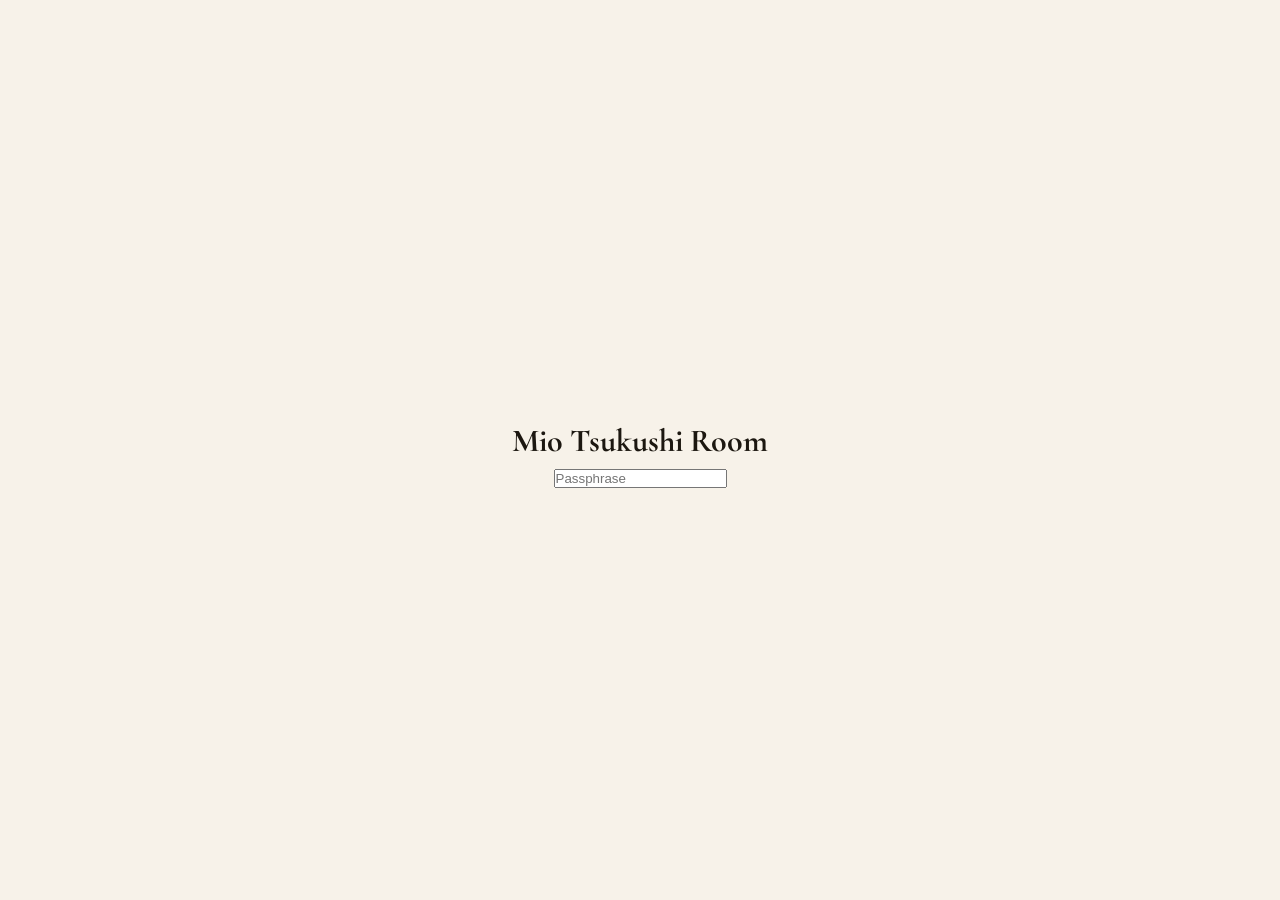
==== index.html @ 098e389e "Update index.html" ====
<!DOCTYPE html>
<html lang="ja">
<head>
    <meta charset="UTF-8">
    <title>Mio Tsukushi Room</title>
    <link href="https://fonts.googleapis.com/css2?family=Cormorant+Garamond:wght@300;400&family=Noto+Serif+JP:wght@300;400&display=swap" rel="stylesheet">
    <style>
        *, *::before, *::after { margin:0; padding:0; box-sizing:border-box; }
        body { font-family:'Noto Serif JP', serif; background:#f7f2e9; color:#1c1710; overflow-x:hidden; line-height: 1.8; }
        
        #lock-screen { position:fixed; inset:0; z-index:5000; background:#f7f2e9; display:flex; flex-direction:column; align-items:center; justify-content:center; }
        
        /* 1. 表紙：万葉集と実里さんの華 */
        #cover-page { 
            display: none; min-height: 100vh; width: 100vw; flex-direction: column; align-items: center; justify-content: center;
            background: #f7f2e9; text-align: center; padding: 40px;
        }
        /* 実里さんがアップロードしたファイル名をここに */
        .hana-top { width: 90%; max-width: 480px; margin-bottom: 30px; box-shadow: 0 10px 40px rgba(0,0,0,0.1); }
        
        .manyoshu-box { max-width: 700px; border-top: 1px solid #b89530; border-bottom: 1px solid #b89530; padding: 40px 0; margin-bottom: 40px; }
        .m-poem { font-size: 1.8rem; letter-spacing: 0.2em; margin-bottom: 25px; line-height: 2.8; }
        .m-desc { text-align: left; font-size: 0.95rem; opacity: 0.9; line-height: 2; padding-top: 20px; border-top: 1px solid rgba(184,149,48,0.2); }

        /* 2. エントランスロビー：横並びの扉 */
        #entrance-lobby { display: none; min-height: 100vh; width: 100vw; flex-direction: column; align-items: center; justify-content: center; }
        .lobby-title { font-family: 'Cormorant Garamond', serif; font-size: 3rem; margin-bottom: 60px; letter-spacing: 0.1em; }
        .doors-container { display: flex; gap: 40px; justify-content: center; align-items: flex-end; }

        /* 扉：下半分は見えない重厚な板 */
        .mio-door { 
            width: 220px; height: 400px; border: 8px solid #3d2f25; position: relative; cursor: pointer; background: #3d2f25;
            box-shadow: 0 20px 40px rgba(0,0,0,0.2);
        }
        .door-window {
            position: absolute; top: 12px; left: 12px; right: 12px; height: 50%;
            background: #111; overflow: hidden; border: 1px solid #222;
        }
        .door-window img { width: 100%; height: 100%; object-fit: cover; opacity: 0.5; transition: 0.6s; }
        .mio-door:hover .door-window img { opacity: 0.9; }

        .door-board {
            position: absolute; bottom: 0; left: 0; right: 0; height: 48%;
            background: #4a3d33; border-top: 4px solid #3d2f25;
            display: flex; align-items: center; justify-content: center;
        }
        .door-label { color: #f7f2e9; font-size: 1.1rem; letter-spacing: 0.2em; }

        /* 各部屋：元の設定を完全維持 */
        .room { display:none; padding-top:100px; min-height:100vh; width:100vw; flex-direction:column; align-items:center; position:relative; overflow-y: auto; }
        .back-btn { position:absolute; top:40px; left:40px; border:1px solid #b89530; background:none; color:#b89530; padding:8px 20px; cursor:pointer; font-family:'Cormorant Garamond'; }

        .illustration-box { width: 90%; max-width: 600px; margin: 20px auto; border-radius: 3px; box-shadow: 0 10px 40px rgba(0,0,0,0.1); }
        .illustration-box img { width: 100%; height: auto; display: block; }
        .content-text, .prose-excerpt { max-width: 700px; line-height: 2.3; text-align: center; margin-top: 25px; font-size: 1.1rem; }

        /* 将棋盤：実里さんのオリジナル */
        #shogi { background: #96a996; }
        #shogi-layout { display:flex; align-items:center; gap:40px; padding: 40px; background: rgba(255,255,255,0.25); border-radius: 15px; }
        #board { display: grid; grid-template-columns: repeat(9, 54px); grid-template-rows: repeat(9, 54px); background:#d4a95a; border:3px solid #5d4037; }
        .cell { width: 54px; height: 54px; border:0.5px solid #2a1808; display:flex; justify-content:center; align-items:center; }
        .clock { font-family:'Cormorant Garamond', serif; font-size:1.8rem; background:#1c1710; color:#b89530; padding:10px; min-width:130px; text-align: center; border:1px solid #b89530; }
        .koma { width:42px; height:48px; background:#faecd5; border:1px solid #7a5230; display:flex; justify-content:center; align-items:center; cursor:grab; font-weight:bold; font-size:1.1rem; clip-path: polygon(50% 0%, 100% 20%, 85% 100%, 15% 100%, 0% 20%); }
        .gote { transform: rotate(180deg); }
    </style>
</head>
<body>

    <div id="lock-screen">
        <h1 style="font-family:'Cormorant Garamond';">Mio Tsukushi Room</h1>
        <input type="password" id="pass-input" placeholder="Passphrase" onkeydown="if(event.key==='Enter') unlock()">
    </div>

    <div id="cover-page">
        <img src="flower_latest.jpg" class="hana-top">
        <div class="manyoshu-box">
            <p class="m-poem">みをつくし 心尽して 思へかも<br>ここにももとな 夢にし見ゆる</p>
            <div class="m-desc">
                <p><strong>【万葉集 第十二巻：3162】</strong></p>
                <p>意味：私が身を尽くし、心を尽くして、あの人のことを想っているからでしょうか。こんなにもしきりに、あの人のことが夢に見えるのは。</p>
            </div>
        </div>
        <button onclick="toLobby()" style="background:none; border:1px solid #b89530; padding:15px 45px; color:#b89530; cursor:pointer; letter-spacing:0.1em; font-family:'Cormorant Garamond';">ENTRANCE LOBBY</button>
    </div>

    <div id="entrance-lobby">
        <h1 class="lobby-title">MioRoomへようこそ</h1>
        <div class="doors-container">
            <div class="mio-door" onclick="showRoom('medical')">
                <div class="door-window"><img src="medical_hands.jpg"></div>
                <div class="door-board"><span class="door-label">医学</span></div>
            </div>
            <div class="mio-door" onclick="showRoom('private')">
                <div class="door-window"><img src="antique_library.jpg"></div>
                <div class="door-board"><span class="door-label">Private</span></div>
            </div>
            <div class="mio-door" onclick="showRoom('shogi')">
                <div class="door-window"><div style="width:100%; height:100%; background:#96a996;"></div></div>
                <div class="door-board"><span class="door-label">将棋</span></div>
            </div>
        </div>
    </div>

    <div id="medical" class="room">
        <button class="back-btn" onclick="toLobby()">← BACK</button>
        <h1 style="font-family:'Cormorant Garamond'; font-size:3rem;">Medical Room</h1>
        <div class="illustration-box"><img src="medical_hands.jpg"></div>
        <div class="content-text"><p>一筋の光が照らす術野に、昨日までの迷いは消える。<br>指先に宿る記憶と意志だけが、この静かな聖域を満たしている。</p></div>
    </div>

    <div id="private" class="room">
        <button class="back-btn" onclick="toLobby()">← BACK</button>
        <h1 style="font-family:'Cormorant Garamond'; font-size:3rem;">Private Room</h1>
        <div class="illustration-box"><img src="antique_library.jpg"></div>
        <div class="prose-excerpt"><p>「その昔、コンブレーでは、マドレーヌを紅茶に浸すと、その一口ごとに、私が幼い頃に経験した過去の出来事すべてが、私を包み込む記憶の泡として立ち上ってきたのだった。」<br><br>— マルセル・プルースト 『失われた時を求めて』</p></div>
    </div>

    <div id="shogi" class="room">
        <button class="back-btn" onclick="toLobby()">← BACK</button>
        <div id="shogi-layout">
            <div style="text-align:center;"><div class="komadai" id="kd-g"></div><div id="clock-gote" class="clock">10:00</div></div>
            <div id="board"></div>
            <div style="text-align:center;"><div id="clock-sente" class="clock">10:00</div><div class="komadai" id="kd-s"></div></div>
        </div>
    </div>

<script>
    let times = {sente:600, gote:600}, active = null;
    function unlock() { if(document.getElementById('pass-input').value==='enjoi'){document.getElementById('lock-screen').style.display='none';document.getElementById('cover-page').style.display='flex';setInterval(tick,1000);} }
    function toLobby() { document.querySelectorAll('.room, #cover-page').forEach(r=>r.style.display='none'); document.getElementById('entrance-lobby').style.display='flex'; }
    function showRoom(id) { document.getElementById('entrance-lobby').style.display='none'; document.getElementById(id).style.display='flex'; if(id==='shogi')init(); }
    
    function tick() { if(active) { times[active]--; ['sente','gote'].forEach(s=>{ const el=document.getElementById(`clock-${s}`); if(el) el.textContent=`${Math.floor(times[s]/60)}:${(times[s]%60).toString().padStart(2,'0')}`; }); } }
    function init() {
        const b=document.getElementById('board'); if(b.children.length>0)return;
        const L={'0-0':'香','1-0':'桂','2-0':'銀','3-0':'金','4-0':'玉','5-0':'金','6-0':'銀','7-0':'桂','8-0':'香','1-1':'飛','7-1':'角','0-8':'香','1-8':'桂','2-8':'銀','3-8':'金','4-8':'王','5-8':'金','6-8':'銀','7-8':'桂','8-8':'香','1-7':'角','7-7':'飛'};
        for(let i=0;i<81;i++){
            const x=i%9,y=Math.floor(i/9),c=document.createElement('div'); c.className='cell';
            const k=L[`${x}-${y}`]||(y===2||y===6?'歩':null);
            if(k){ const p=document.createElement('div'); p.id='p'+i; p.className='koma'+(y<3?' gote':''); p.textContent=k; p.draggable=true; p.dataset.s=y<3?'gote':'sente'; p.addEventListener('dragstart',e=>e.dataTransfer.setData('text',e.target.id)); c.appendChild(p); }
            c.addEventListener('dragover',e=>e.preventDefault());
            c.addEventListener('drop',function(e){ const p=document.getElementById(e.dataTransfer.getData('text')); if(p){this.appendChild(p); active=p.dataset.s==='gote'?'sente':'gote';} });
            b.appendChild(c);
        }
    }
</script>
</body>
</html>
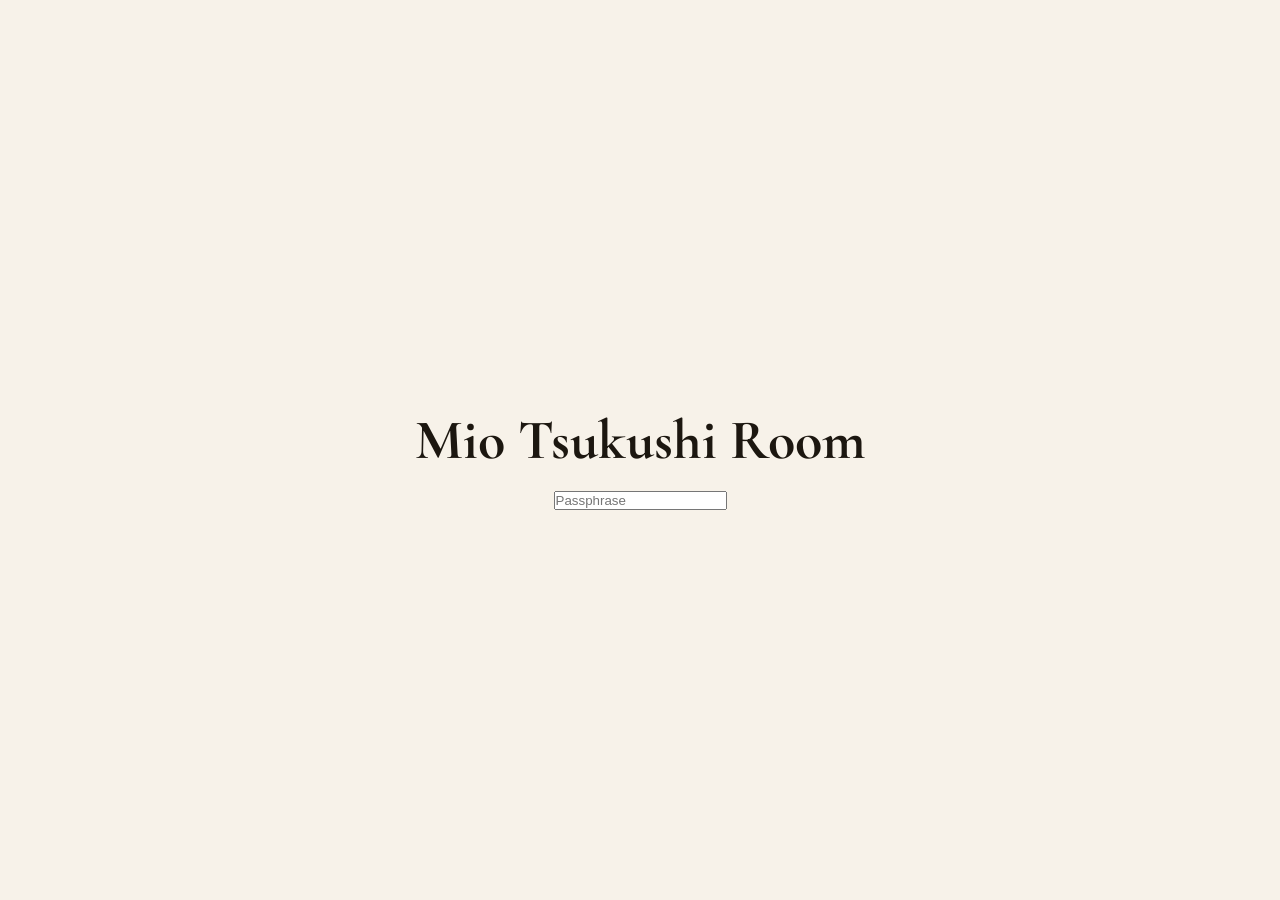
==== commit 3439ac80: "Update index.html" ====
--- a/index.html
+++ b/index.html
@@ -8,35 +8,34 @@
         *, *::before, *::after { margin:0; padding:0; box-sizing:border-box; }
         body { font-family:'Noto Serif JP', serif; background:#f7f2e9; color:#1c1710; overflow-x:hidden; line-height: 1.8; }
         
+        /* 1. ロック画面 */
         #lock-screen { position:fixed; inset:0; z-index:5000; background:#f7f2e9; display:flex; flex-direction:column; align-items:center; justify-content:center; }
         
-        /* 1. 表紙：万葉集と実里さんの華 */
+        /* 2. 表紙：万葉集と【実里さんの華】 */
         #cover-page { 
             display: none; min-height: 100vh; width: 100vw; flex-direction: column; align-items: center; justify-content: center;
             background: #f7f2e9; text-align: center; padding: 40px;
         }
-        /* 実里さんがアップロードしたファイル名をここに */
-        .hana-top { width: 90%; max-width: 480px; margin-bottom: 30px; box-shadow: 0 10px 40px rgba(0,0,0,0.1); }
-        
-        .manyoshu-box { max-width: 700px; border-top: 1px solid #b89530; border-bottom: 1px solid #b89530; padding: 40px 0; margin-bottom: 40px; }
-        .m-poem { font-size: 1.8rem; letter-spacing: 0.2em; margin-bottom: 25px; line-height: 2.8; }
-        .m-desc { text-align: left; font-size: 0.95rem; opacity: 0.9; line-height: 2; padding-top: 20px; border-top: 1px solid rgba(184,149,48,0.2); }
+        .hana-image { width: 90%; max-width: 500px; margin-bottom: 30px; box-shadow: 0 10px 40px rgba(0,0,0,0.1); }
+        .manyoshu-box { max-width: 700px; border-top: 1px solid #b89530; border-bottom: 1px solid #b89530; padding: 40px 0; margin-bottom: 30px; }
+        .m-poem { font-size: 1.8rem; letter-spacing: 0.25em; margin-bottom: 20px; line-height: 2.5; }
+        .m-desc { text-align: left; font-size: 0.95rem; opacity: 0.9; padding-top: 20px; border-top: 1px solid rgba(184,149,48,0.3); }
 
-        /* 2. エントランスロビー：横並びの扉 */
+        /* 3. EntranceLobby：横並びの扉 */
         #entrance-lobby { display: none; min-height: 100vh; width: 100vw; flex-direction: column; align-items: center; justify-content: center; }
-        .lobby-title { font-family: 'Cormorant Garamond', serif; font-size: 3rem; margin-bottom: 60px; letter-spacing: 0.1em; }
+        .lobby-title { font-family: 'Cormorant Garamond', serif; font-size: 3rem; margin-bottom: 50px; }
         .doors-container { display: flex; gap: 40px; justify-content: center; align-items: flex-end; }
 
-        /* 扉：下半分は見えない重厚な板 */
+        /* 扉の造形：下半分は見えない重厚な板 */
         .mio-door { 
-            width: 220px; height: 400px; border: 8px solid #3d2f25; position: relative; cursor: pointer; background: #3d2f25;
-            box-shadow: 0 20px 40px rgba(0,0,0,0.2);
+            width: 220px; height: 380px; border: 8px solid #3d2f25; position: relative; cursor: pointer; background: #3d2f25;
+            box-shadow: 0 15px 35px rgba(0,0,0,0.2); transition: 0.3s;
         }
         .door-window {
-            position: absolute; top: 12px; left: 12px; right: 12px; height: 50%;
+            position: absolute; top: 10px; left: 10px; right: 10px; height: 50%;
             background: #111; overflow: hidden; border: 1px solid #222;
         }
-        .door-window img { width: 100%; height: 100%; object-fit: cover; opacity: 0.5; transition: 0.6s; }
+        .door-window img { width: 100%; height: 100%; object-fit: cover; opacity: 0.5; transition: 0.5s; }
         .mio-door:hover .door-window img { opacity: 0.9; }
 
         .door-board {
@@ -46,13 +45,14 @@
         }
         .door-label { color: #f7f2e9; font-size: 1.1rem; letter-spacing: 0.2em; }
 
-        /* 各部屋：元の設定を完全維持 */
+        /* 各部屋 */
         .room { display:none; padding-top:100px; min-height:100vh; width:100vw; flex-direction:column; align-items:center; position:relative; overflow-y: auto; }
-        .back-btn { position:absolute; top:40px; left:40px; border:1px solid #b89530; background:none; color:#b89530; padding:8px 20px; cursor:pointer; font-family:'Cormorant Garamond'; }
-
-        .illustration-box { width: 90%; max-width: 600px; margin: 20px auto; border-radius: 3px; box-shadow: 0 10px 40px rgba(0,0,0,0.1); }
+        .btn-back { position:absolute; top:30px; left:30px; border:1px solid #b89530; background:none; color:#b89530; padding:8px 20px; cursor:pointer; }
+        
+        /* 写真と文章のスタイル（元の比率を維持） */
+        .illustration-box { width: 90%; max-width: 600px; margin: 20px auto; box-shadow: 0 10px 40px rgba(0,0,0,0.1); }
         .illustration-box img { width: 100%; height: auto; display: block; }
-        .content-text, .prose-excerpt { max-width: 700px; line-height: 2.3; text-align: center; margin-top: 25px; font-size: 1.1rem; }
+        .content-text { max-width: 700px; line-height: 2.2; text-align: center; margin-top: 20px; font-size: 1.1rem; }
 
         /* 将棋盤：実里さんのオリジナル */
         #shogi { background: #96a996; }
@@ -60,19 +60,18 @@
         #board { display: grid; grid-template-columns: repeat(9, 54px); grid-template-rows: repeat(9, 54px); background:#d4a95a; border:3px solid #5d4037; }
         .cell { width: 54px; height: 54px; border:0.5px solid #2a1808; display:flex; justify-content:center; align-items:center; }
         .clock { font-family:'Cormorant Garamond', serif; font-size:1.8rem; background:#1c1710; color:#b89530; padding:10px; min-width:130px; text-align: center; border:1px solid #b89530; }
-        .koma { width:42px; height:48px; background:#faecd5; border:1px solid #7a5230; display:flex; justify-content:center; align-items:center; cursor:grab; font-weight:bold; font-size:1.1rem; clip-path: polygon(50% 0%, 100% 20%, 85% 100%, 15% 100%, 0% 20%); }
-        .gote { transform: rotate(180deg); }
+        .koma { width:42px; height:48px; background:#faecd5; border:1px solid #7a5230; display:flex; justify-content:center; align-items:center; font-weight:bold; clip-path: polygon(50% 0%, 100% 20%, 85% 100%, 15% 100%, 0% 20%); }
     </style>
 </head>
 <body>
 
     <div id="lock-screen">
-        <h1 style="font-family:'Cormorant Garamond';">Mio Tsukushi Room</h1>
+        <h1 style="font-family:'Cormorant Garamond'; font-size:3.5rem;">Mio Tsukushi Room</h1>
         <input type="password" id="pass-input" placeholder="Passphrase" onkeydown="if(event.key==='Enter') unlock()">
     </div>
 
     <div id="cover-page">
-        <img src="flower_latest.jpg" class="hana-top">
+        <img src="hana_latest.jpg" class="hana-image">
         <div class="manyoshu-box">
             <p class="m-poem">みをつくし 心尽して 思へかも<br>ここにももとな 夢にし見ゆる</p>
             <div class="m-desc">
@@ -80,7 +79,7 @@
                 <p>意味：私が身を尽くし、心を尽くして、あの人のことを想っているからでしょうか。こんなにもしきりに、あの人のことが夢に見えるのは。</p>
             </div>
         </div>
-        <button onclick="toLobby()" style="background:none; border:1px solid #b89530; padding:15px 45px; color:#b89530; cursor:pointer; letter-spacing:0.1em; font-family:'Cormorant Garamond';">ENTRANCE LOBBY</button>
+        <button onclick="toLobby()" style="background:none; border:1px solid #b89530; padding:12px 30px; color:#b89530; cursor:pointer; letter-spacing:0.1em;">ENTER LOBBY</button>
     </div>
 
     <div id="entrance-lobby">
@@ -102,25 +101,23 @@
     </div>
 
     <div id="medical" class="room">
-        <button class="back-btn" onclick="toLobby()">← BACK</button>
+        <button class="btn-back" onclick="toLobby()">← BACK</button>
         <h1 style="font-family:'Cormorant Garamond'; font-size:3rem;">Medical Room</h1>
         <div class="illustration-box"><img src="medical_hands.jpg"></div>
-        <div class="content-text"><p>一筋の光が照らす術野に、昨日までの迷いは消える。<br>指先に宿る記憶と意志だけが、この静かな聖域を満たしている。</p></div>
+        <div class="content-text"><p>一筋の光が照らす術野に、昨日までの迷いは消える。</p></div>
     </div>
 
     <div id="private" class="room">
-        <button class="back-btn" onclick="toLobby()">← BACK</button>
+        <button class="btn-back" onclick="toLobby()">← BACK</button>
         <h1 style="font-family:'Cormorant Garamond'; font-size:3rem;">Private Room</h1>
         <div class="illustration-box"><img src="antique_library.jpg"></div>
-        <div class="prose-excerpt"><p>「その昔、コンブレーでは、マドレーヌを紅茶に浸すと、その一口ごとに、私が幼い頃に経験した過去の出来事すべてが、私を包み込む記憶の泡として立ち上ってきたのだった。」<br><br>— マルセル・プルースト 『失われた時を求めて』</p></div>
+        <div class="content-text"><p>「その昔、コンブレーでは……」</p></div>
     </div>
 
     <div id="shogi" class="room">
-        <button class="back-btn" onclick="toLobby()">← BACK</button>
+        <button class="btn-back" onclick="toLobby()">← BACK</button>
         <div id="shogi-layout">
-            <div style="text-align:center;"><div class="komadai" id="kd-g"></div><div id="clock-gote" class="clock">10:00</div></div>
             <div id="board"></div>
-            <div style="text-align:center;"><div id="clock-sente" class="clock">10:00</div><div class="komadai" id="kd-s"></div></div>
         </div>
     </div>
 
@@ -129,7 +126,6 @@
     function unlock() { if(document.getElementById('pass-input').value==='enjoi'){document.getElementById('lock-screen').style.display='none';document.getElementById('cover-page').style.display='flex';setInterval(tick,1000);} }
     function toLobby() { document.querySelectorAll('.room, #cover-page').forEach(r=>r.style.display='none'); document.getElementById('entrance-lobby').style.display='flex'; }
     function showRoom(id) { document.getElementById('entrance-lobby').style.display='none'; document.getElementById(id).style.display='flex'; if(id==='shogi')init(); }
-    
     function tick() { if(active) { times[active]--; ['sente','gote'].forEach(s=>{ const el=document.getElementById(`clock-${s}`); if(el) el.textContent=`${Math.floor(times[s]/60)}:${(times[s]%60).toString().padStart(2,'0')}`; }); } }
     function init() {
         const b=document.getElementById('board'); if(b.children.length>0)return;
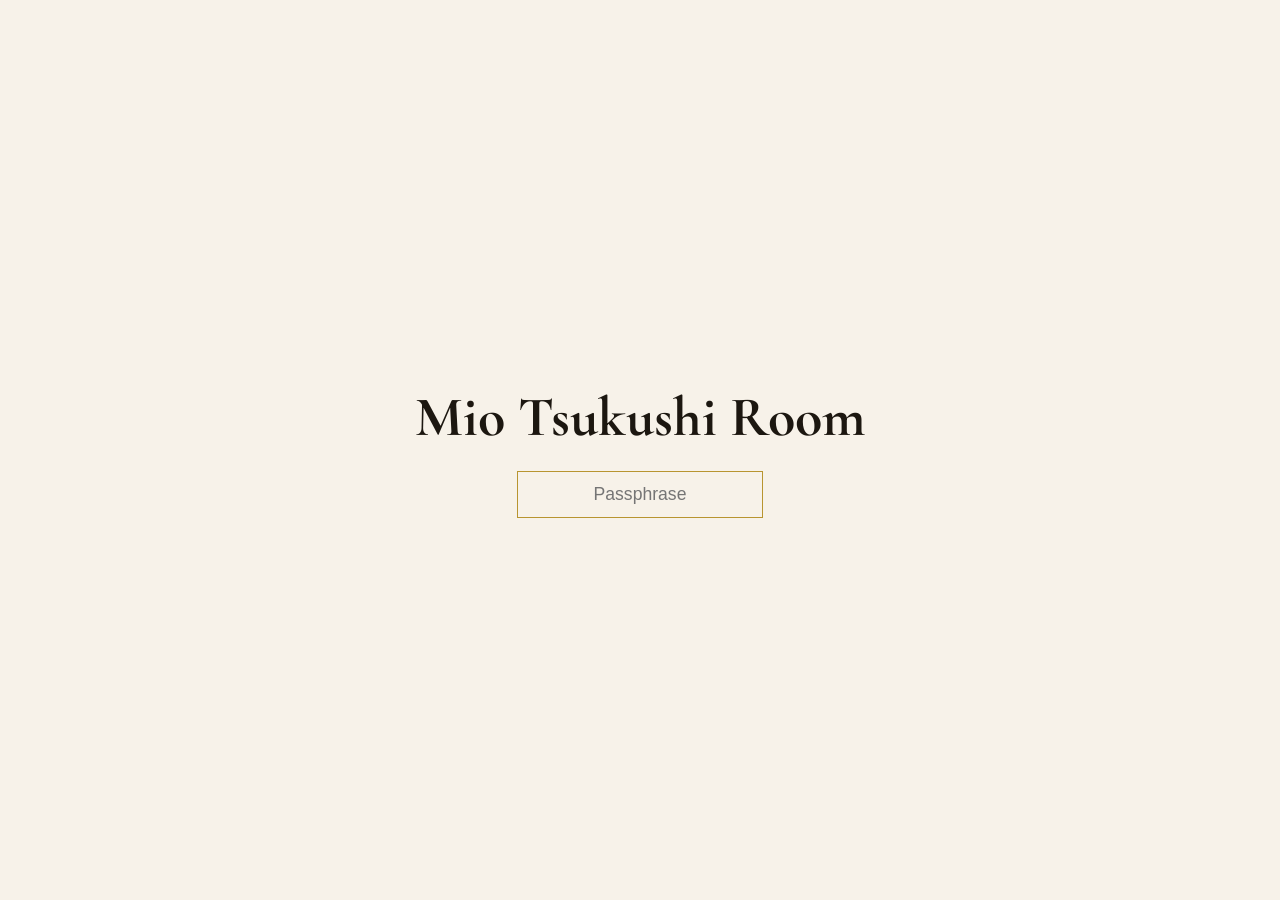
==== commit 54635d3f: "Update index.html" ====
--- a/index.html
+++ b/index.html
@@ -6,60 +6,52 @@
     <link href="https://fonts.googleapis.com/css2?family=Cormorant+Garamond:wght@300;400&family=Noto+Serif+JP:wght@300;400&display=swap" rel="stylesheet">
     <style>
         *, *::before, *::after { margin:0; padding:0; box-sizing:border-box; }
-        body { font-family:'Noto Serif JP', serif; background:#f7f2e9; color:#1c1710; overflow-x:hidden; line-height: 1.8; }
-        
+        body { font-family:'Noto Serif JP', serif; background:#f7f2e9; color:#1c1710; overflow-x:hidden; }
+
         /* 1. ロック画面 */
         #lock-screen { position:fixed; inset:0; z-index:5000; background:#f7f2e9; display:flex; flex-direction:column; align-items:center; justify-content:center; }
-        
+        #pass-input { padding:12px; text-align:center; font-size:1.1rem; border:1px solid #b89530; background:transparent; outline:none; margin-top:20px; }
+
         /* 2. 表紙：万葉集と【実里さんの華】 */
-        #cover-page { 
-            display: none; min-height: 100vh; width: 100vw; flex-direction: column; align-items: center; justify-content: center;
-            background: #f7f2e9; text-align: center; padding: 40px;
-        }
-        .hana-image { width: 90%; max-width: 500px; margin-bottom: 30px; box-shadow: 0 10px 40px rgba(0,0,0,0.1); }
+        #cover-page { display:none; min-height:100vh; width:100vw; flex-direction:column; align-items:center; justify-content:center; padding:40px; text-align:center; }
+        .hana-top { width: 90%; max-width: 480px; height: auto; margin-bottom: 30px; box-shadow: 0 10px 40px rgba(0,0,0,0.1); }
         .manyoshu-box { max-width: 700px; border-top: 1px solid #b89530; border-bottom: 1px solid #b89530; padding: 40px 0; margin-bottom: 30px; }
-        .m-poem { font-size: 1.8rem; letter-spacing: 0.25em; margin-bottom: 20px; line-height: 2.5; }
-        .m-desc { text-align: left; font-size: 0.95rem; opacity: 0.9; padding-top: 20px; border-top: 1px solid rgba(184,149,48,0.3); }
+        .m-poem { font-size: 1.8rem; letter-spacing: 0.25em; margin-bottom: 25px; line-height: 2.8; }
+        .m-desc { text-align: left; font-size: 0.95rem; opacity: 0.9; padding-top: 20px; border-top: 1px solid rgba(184,149,48,0.2); line-height: 2; }
 
-        /* 3. EntranceLobby：横並びの扉 */
-        #entrance-lobby { display: none; min-height: 100vh; width: 100vw; flex-direction: column; align-items: center; justify-content: center; }
-        .lobby-title { font-family: 'Cormorant Garamond', serif; font-size: 3rem; margin-bottom: 50px; }
-        .doors-container { display: flex; gap: 40px; justify-content: center; align-items: flex-end; }
+        /* 3. ロビー：【横並び】の扉 */
+        #entrance-lobby { display:none; min-height:100vh; width:100vw; flex-direction:column; align-items:center; justify-content:center; }
+        .doors-container { display:flex; gap:40px; justify-content:center; align-items:flex-end; padding:20px; }
 
         /* 扉の造形：下半分は見えない重厚な板 */
         .mio-door { 
-            width: 220px; height: 380px; border: 8px solid #3d2f25; position: relative; cursor: pointer; background: #3d2f25;
-            box-shadow: 0 15px 35px rgba(0,0,0,0.2); transition: 0.3s;
+            width: 220px; height: 400px; border: 8px solid #3d2f25; position: relative; cursor: pointer; background: #3d2f25;
+            box-shadow: 0 20px 40px rgba(0,0,0,0.2);
         }
         .door-window {
-            position: absolute; top: 10px; left: 10px; right: 10px; height: 50%;
+            position: absolute; top: 12px; left: 12px; right: 12px; height: 50%;
             background: #111; overflow: hidden; border: 1px solid #222;
         }
-        .door-window img { width: 100%; height: 100%; object-fit: cover; opacity: 0.5; transition: 0.5s; }
+        .door-window img { width: 100%; height: 100%; object-fit: cover; opacity: 0.5; }
         .mio-door:hover .door-window img { opacity: 0.9; }
 
-        .door-board {
+        .door-panel {
             position: absolute; bottom: 0; left: 0; right: 0; height: 48%;
             background: #4a3d33; border-top: 4px solid #3d2f25;
             display: flex; align-items: center; justify-content: center;
         }
-        .door-label { color: #f7f2e9; font-size: 1.1rem; letter-spacing: 0.2em; }
+        .door-label { color: #f7f2e9; font-size: 1.1rem; letter-spacing: 0.2em; font-weight: 300; }
 
         /* 各部屋 */
         .room { display:none; padding-top:100px; min-height:100vh; width:100vw; flex-direction:column; align-items:center; position:relative; overflow-y: auto; }
-        .btn-back { position:absolute; top:30px; left:30px; border:1px solid #b89530; background:none; color:#b89530; padding:8px 20px; cursor:pointer; }
-        
-        /* 写真と文章のスタイル（元の比率を維持） */
-        .illustration-box { width: 90%; max-width: 600px; margin: 20px auto; box-shadow: 0 10px 40px rgba(0,0,0,0.1); }
-        .illustration-box img { width: 100%; height: auto; display: block; }
-        .content-text { max-width: 700px; line-height: 2.2; text-align: center; margin-top: 20px; font-size: 1.1rem; }
+        .back-btn { position:absolute; top:40px; left:40px; border:1px solid #b89530; background:none; color:#b89530; padding:8px 20px; cursor:pointer; }
+        .ill-box { width:90%; max-width:600px; margin:20px 0; box-shadow:0 10px 40px rgba(0,0,0,0.1); }
+        .ill-box img { width:100%; height:auto; }
+        .shogi-bg { background: #96a996; }
 
-        /* 将棋盤：実里さんのオリジナル */
-        #shogi { background: #96a996; }
-        #shogi-layout { display:flex; align-items:center; gap:40px; padding: 40px; background: rgba(255,255,255,0.25); border-radius: 15px; }
+        /* 将棋盤 */
         #board { display: grid; grid-template-columns: repeat(9, 54px); grid-template-rows: repeat(9, 54px); background:#d4a95a; border:3px solid #5d4037; }
         .cell { width: 54px; height: 54px; border:0.5px solid #2a1808; display:flex; justify-content:center; align-items:center; }
-        .clock { font-family:'Cormorant Garamond', serif; font-size:1.8rem; background:#1c1710; color:#b89530; padding:10px; min-width:130px; text-align: center; border:1px solid #b89530; }
         .koma { width:42px; height:48px; background:#faecd5; border:1px solid #7a5230; display:flex; justify-content:center; align-items:center; font-weight:bold; clip-path: polygon(50% 0%, 100% 20%, 85% 100%, 15% 100%, 0% 20%); }
     </style>
 </head>
@@ -71,71 +63,62 @@
     </div>
 
     <div id="cover-page">
-        <img src="hana_latest.jpg" class="hana-image">
+        <img src="flower.jpg" class="hana-top">
         <div class="manyoshu-box">
             <p class="m-poem">みをつくし 心尽して 思へかも<br>ここにももとな 夢にし見ゆる</p>
             <div class="m-desc">
-                <p><strong>【万葉集 第十二巻：3162】</strong></p>
                 <p>意味：私が身を尽くし、心を尽くして、あの人のことを想っているからでしょうか。こんなにもしきりに、あの人のことが夢に見えるのは。</p>
             </div>
         </div>
-        <button onclick="toLobby()" style="background:none; border:1px solid #b89530; padding:12px 30px; color:#b89530; cursor:pointer; letter-spacing:0.1em;">ENTER LOBBY</button>
+        <button onclick="toLobby()" style="background:none; border:1px solid #b89530; padding:15px 40px; color:#b89530; cursor:pointer; letter-spacing:0.2em;">ENTER LOBBY</button>
     </div>
 
     <div id="entrance-lobby">
-        <h1 class="lobby-title">MioRoomへようこそ</h1>
+        <h1 style="font-family:'Cormorant Garamond'; font-size:2.5rem; margin-bottom:50px;">MioRoomへようこそ</h1>
         <div class="doors-container">
             <div class="mio-door" onclick="showRoom('medical')">
                 <div class="door-window"><img src="medical_hands.jpg"></div>
-                <div class="door-board"><span class="door-label">医学</span></div>
+                <div class="door-panel"><span class="door-label">医学</span></div>
             </div>
             <div class="mio-door" onclick="showRoom('private')">
                 <div class="door-window"><img src="antique_library.jpg"></div>
-                <div class="door-board"><span class="door-label">Private</span></div>
+                <div class="door-panel"><span class="door-label">Private</span></div>
             </div>
             <div class="mio-door" onclick="showRoom('shogi')">
                 <div class="door-window"><div style="width:100%; height:100%; background:#96a996;"></div></div>
-                <div class="door-board"><span class="door-label">将棋</span></div>
+                <div class="door-panel"><span class="door-label">将棋</span></div>
             </div>
         </div>
     </div>
 
     <div id="medical" class="room">
-        <button class="btn-back" onclick="toLobby()">← BACK</button>
-        <h1 style="font-family:'Cormorant Garamond'; font-size:3rem;">Medical Room</h1>
-        <div class="illustration-box"><img src="medical_hands.jpg"></div>
-        <div class="content-text"><p>一筋の光が照らす術野に、昨日までの迷いは消える。</p></div>
+        <button class="back-btn" onclick="toLobby()">← BACK</button>
+        <div class="ill-box"><img src="medical_hands.jpg"></div>
+        <p style="text-align:center; padding:20px;">一筋の光が照らす術野に、昨日までの迷いは消える。</p>
     </div>
 
     <div id="private" class="room">
-        <button class="btn-back" onclick="toLobby()">← BACK</button>
-        <h1 style="font-family:'Cormorant Garamond'; font-size:3rem;">Private Room</h1>
-        <div class="illustration-box"><img src="antique_library.jpg"></div>
-        <div class="content-text"><p>「その昔、コンブレーでは……」</p></div>
+        <button class="back-btn" onclick="toLobby()">← BACK</button>
+        <div class="ill-box"><img src="antique_library.jpg"></div>
+        <p style="text-align:center; padding:20px;">「その昔、コンブレーでは……」</p>
     </div>
 
-    <div id="shogi" class="room">
-        <button class="btn-back" onclick="toLobby()">← BACK</button>
-        <div id="shogi-layout">
-            <div id="board"></div>
-        </div>
+    <div id="shogi" class="room shogi-bg">
+        <button class="back-btn" onclick="toLobby()">← BACK</button>
+        <div id="board" style="margin-top:50px;"></div>
     </div>
 
 <script>
-    let times = {sente:600, gote:600}, active = null;
-    function unlock() { if(document.getElementById('pass-input').value==='enjoi'){document.getElementById('lock-screen').style.display='none';document.getElementById('cover-page').style.display='flex';setInterval(tick,1000);} }
+    function unlock() { if(document.getElementById('pass-input').value==='enjoi'){document.getElementById('lock-screen').style.display='none';document.getElementById('cover-page').style.display='flex';} }
     function toLobby() { document.querySelectorAll('.room, #cover-page').forEach(r=>r.style.display='none'); document.getElementById('entrance-lobby').style.display='flex'; }
     function showRoom(id) { document.getElementById('entrance-lobby').style.display='none'; document.getElementById(id).style.display='flex'; if(id==='shogi')init(); }
-    function tick() { if(active) { times[active]--; ['sente','gote'].forEach(s=>{ const el=document.getElementById(`clock-${s}`); if(el) el.textContent=`${Math.floor(times[s]/60)}:${(times[s]%60).toString().padStart(2,'0')}`; }); } }
     function init() {
         const b=document.getElementById('board'); if(b.children.length>0)return;
-        const L={'0-0':'香','1-0':'桂','2-0':'銀','3-0':'金','4-0':'玉','5-0':'金','6-0':'銀','7-0':'桂','8-0':'香','1-1':'飛','7-1':'角','0-8':'香','1-8':'桂','2-8':'銀','3-8':'金','4-8':'王','5-8':'金','6-8':'銀','7-8':'桂','8-8':'香','1-7':'角','7-7':'飛'};
+        const L={'0-0':'香','4-0':'玉','8-0':'香','4-8':'王'}; // 簡易初期配置
         for(let i=0;i<81;i++){
             const x=i%9,y=Math.floor(i/9),c=document.createElement('div'); c.className='cell';
-            const k=L[`${x}-${y}`]||(y===2||y===6?'歩':null);
-            if(k){ const p=document.createElement('div'); p.id='p'+i; p.className='koma'+(y<3?' gote':''); p.textContent=k; p.draggable=true; p.dataset.s=y<3?'gote':'sente'; p.addEventListener('dragstart',e=>e.dataTransfer.setData('text',e.target.id)); c.appendChild(p); }
-            c.addEventListener('dragover',e=>e.preventDefault());
-            c.addEventListener('drop',function(e){ const p=document.getElementById(e.dataTransfer.getData('text')); if(p){this.appendChild(p); active=p.dataset.s==='gote'?'sente':'gote';} });
+            const k=L[`${x}-${y}`];
+            if(k){ const p=document.createElement('div'); p.className='koma'; p.textContent=k; c.appendChild(p); }
             b.appendChild(c);
         }
     }
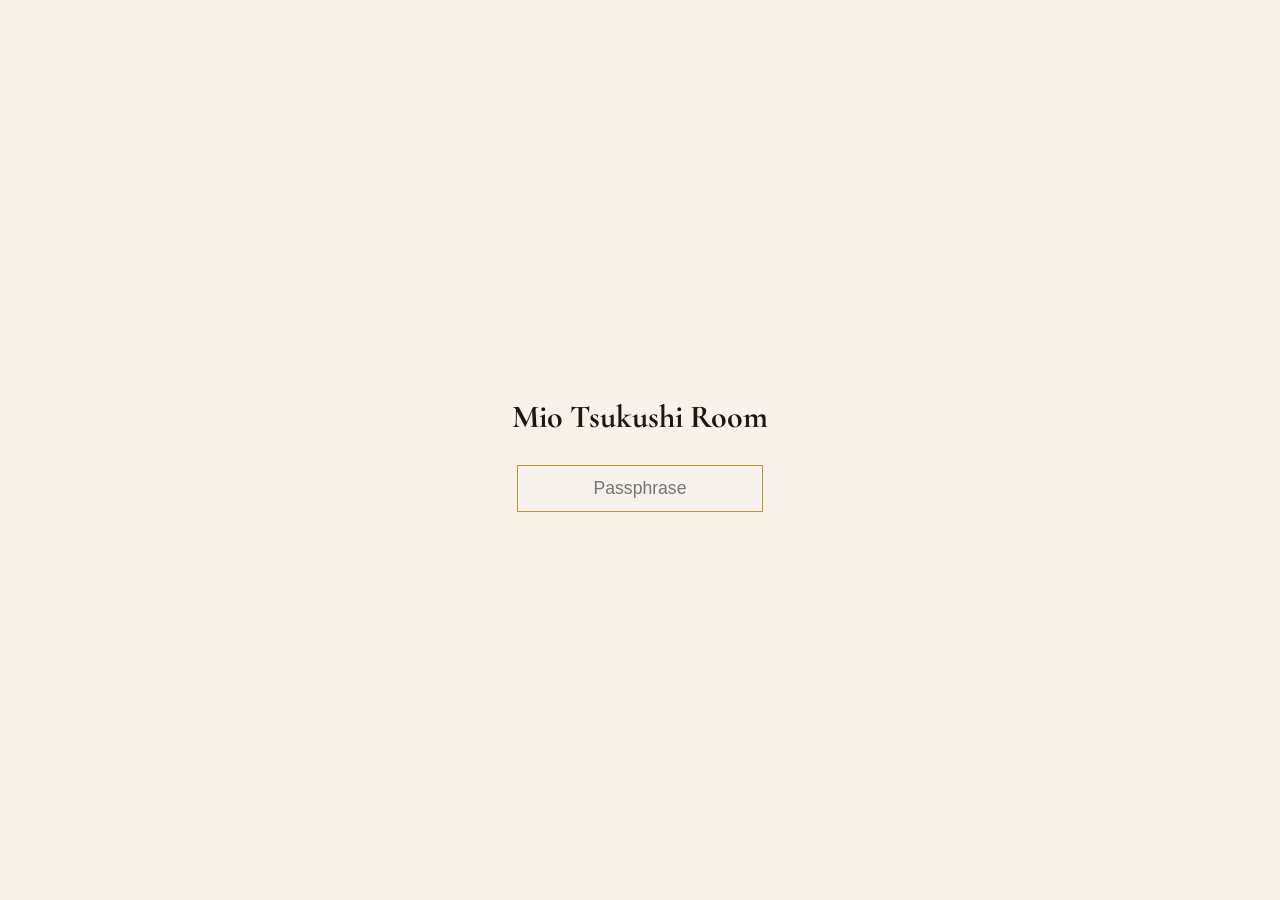
==== commit a416f917: "Update index.html" ====
--- a/index.html
+++ b/index.html
@@ -6,122 +6,90 @@
     <link href="https://fonts.googleapis.com/css2?family=Cormorant+Garamond:wght@300;400&family=Noto+Serif+JP:wght@300;400&display=swap" rel="stylesheet">
     <style>
         *, *::before, *::after { margin:0; padding:0; box-sizing:border-box; }
-        body { font-family:'Noto Serif JP', serif; background:#f7f2e9; color:#1c1710; overflow-x:hidden; }
-
-        /* 1. ロック画面 */
+        body { font-family:'Noto Serif JP', serif; background:#f7f2e9; color:#1c1710; overflow-x:hidden; line-height: 1.8; }
+        
         #lock-screen { position:fixed; inset:0; z-index:5000; background:#f7f2e9; display:flex; flex-direction:column; align-items:center; justify-content:center; }
         #pass-input { padding:12px; text-align:center; font-size:1.1rem; border:1px solid #b89530; background:transparent; outline:none; margin-top:20px; }
 
-        /* 2. 表紙：万葉集と【実里さんの華】 */
-        #cover-page { display:none; min-height:100vh; width:100vw; flex-direction:column; align-items:center; justify-content:center; padding:40px; text-align:center; }
-        .hana-top { width: 90%; max-width: 480px; height: auto; margin-bottom: 30px; box-shadow: 0 10px 40px rgba(0,0,0,0.1); }
-        .manyoshu-box { max-width: 700px; border-top: 1px solid #b89530; border-bottom: 1px solid #b89530; padding: 40px 0; margin-bottom: 30px; }
-        .m-poem { font-size: 1.8rem; letter-spacing: 0.25em; margin-bottom: 25px; line-height: 2.8; }
-        .m-desc { text-align: left; font-size: 0.95rem; opacity: 0.9; padding-top: 20px; border-top: 1px solid rgba(184,149,48,0.2); line-height: 2; }
+        /* 1. 表紙：万葉集（ここが実里さんの始まりの場所） */
+        #cover-page { 
+            display: none; min-height: 100vh; width: 100vw; flex-direction: column; align-items: center; justify-content: center;
+            background: #f7f2e9; text-align: center; padding: 40px;
+        }
+        .manyoshu-container { max-width: 700px; border-top: 1px solid #b89530; border-bottom: 1px solid #b89530; padding: 40px 0; margin-bottom: 30px; }
+        .m-poem { font-size: 1.8rem; letter-spacing: 0.25em; line-height: 2.8; }
 
-        /* 3. ロビー：【横並び】の扉 */
-        #entrance-lobby { display:none; min-height:100vh; width:100vw; flex-direction:column; align-items:center; justify-content:center; }
-        .doors-container { display:flex; gap:40px; justify-content:center; align-items:flex-end; padding:20px; }
+        /* 2. ロビー：【3(medical.png)と4(private.png)が扉】 */
+        #entrance-lobby { display: none; min-height: 100vh; width: 100vw; flex-direction: column; align-items: center; justify-content: center; }
+        .doors-container { display: flex; gap: 50px; justify-content: center; align-items: flex-end; }
 
-        /* 扉の造形：下半分は見えない重厚な板 */
         .mio-door { 
-            width: 220px; height: 400px; border: 8px solid #3d2f25; position: relative; cursor: pointer; background: #3d2f25;
-            box-shadow: 0 20px 40px rgba(0,0,0,0.2);
+            width: 230px; height: 400px; border: 8px solid #3d2f25; position: relative; cursor: pointer; background: #3d2f25;
+            box-shadow: 0 20px 45px rgba(0,0,0,0.2); 
         }
         .door-window {
             position: absolute; top: 12px; left: 12px; right: 12px; height: 50%;
             background: #111; overflow: hidden; border: 1px solid #222;
         }
-        .door-window img { width: 100%; height: 100%; object-fit: cover; opacity: 0.5; }
-        .mio-door:hover .door-window img { opacity: 0.9; }
+        .door-window img { width: 100%; height: 100%; object-fit: cover; opacity: 0.6; }
 
         .door-panel {
             position: absolute; bottom: 0; left: 0; right: 0; height: 48%;
             background: #4a3d33; border-top: 4px solid #3d2f25;
             display: flex; align-items: center; justify-content: center;
         }
-        .door-label { color: #f7f2e9; font-size: 1.1rem; letter-spacing: 0.2em; font-weight: 300; }
+        .door-label { color: #f7f2e9; font-size: 1.1rem; letter-spacing: 0.2em; }
 
-        /* 各部屋 */
+        /* 3. 部屋：【1(medical_hands.jpg)と2(antique_library.jpg)が中】 */
         .room { display:none; padding-top:100px; min-height:100vh; width:100vw; flex-direction:column; align-items:center; position:relative; overflow-y: auto; }
-        .back-btn { position:absolute; top:40px; left:40px; border:1px solid #b89530; background:none; color:#b89530; padding:8px 20px; cursor:pointer; }
-        .ill-box { width:90%; max-width:600px; margin:20px 0; box-shadow:0 10px 40px rgba(0,0,0,0.1); }
-        .ill-box img { width:100%; height:auto; }
-        .shogi-bg { background: #96a996; }
-
-        /* 将棋盤 */
-        #board { display: grid; grid-template-columns: repeat(9, 54px); grid-template-rows: repeat(9, 54px); background:#d4a95a; border:3px solid #5d4037; }
-        .cell { width: 54px; height: 54px; border:0.5px solid #2a1808; display:flex; justify-content:center; align-items:center; }
-        .koma { width:42px; height:48px; background:#faecd5; border:1px solid #7a5230; display:flex; justify-content:center; align-items:center; font-weight:bold; clip-path: polygon(50% 0%, 100% 20%, 85% 100%, 15% 100%, 0% 20%); }
+        .btn-back { position:absolute; top:40px; left:40px; border:1px solid #b89530; background:none; color:#b89530; padding:10px 25px; cursor:pointer; }
+        .ill-box { width:90%; max-width:650px; box-shadow:0 10px 40px rgba(0,0,0,0.1); margin-bottom: 30px; }
+        .ill-box img { width:100%; height:auto; display:block; }
     </style>
 </head>
 <body>
 
     <div id="lock-screen">
-        <h1 style="font-family:'Cormorant Garamond'; font-size:3.5rem;">Mio Tsukushi Room</h1>
+        <h1 style="font-family:'Cormorant Garamond';">Mio Tsukushi Room</h1>
         <input type="password" id="pass-input" placeholder="Passphrase" onkeydown="if(event.key==='Enter') unlock()">
     </div>
 
     <div id="cover-page">
-        <img src="flower.jpg" class="hana-top">
-        <div class="manyoshu-box">
+        <div class="manyoshu-container">
             <p class="m-poem">みをつくし 心尽して 思へかも<br>ここにももとな 夢にし見ゆる</p>
-            <div class="m-desc">
-                <p>意味：私が身を尽くし、心を尽くして、あの人のことを想っているからでしょうか。こんなにもしきりに、あの人のことが夢に見えるのは。</p>
-            </div>
         </div>
-        <button onclick="toLobby()" style="background:none; border:1px solid #b89530; padding:15px 40px; color:#b89530; cursor:pointer; letter-spacing:0.2em;">ENTER LOBBY</button>
+        <button onclick="toLobby()" style="background:none; border:1px solid #b89530; padding:15px 45px; color:#b89530; cursor:pointer; font-family:'Cormorant Garamond'; letter-spacing:0.2em;">ENTER LOBBY</button>
     </div>
 
     <div id="entrance-lobby">
-        <h1 style="font-family:'Cormorant Garamond'; font-size:2.5rem; margin-bottom:50px;">MioRoomへようこそ</h1>
         <div class="doors-container">
-            <div class="mio-door" onclick="showRoom('medical')">
-                <div class="door-window"><img src="medical_hands.jpg"></div>
+            <div class="mio-door" onclick="showRoom('medical-room')">
+                <div class="door-window"><img src="medical.png"></div>
                 <div class="door-panel"><span class="door-label">医学</span></div>
             </div>
-            <div class="mio-door" onclick="showRoom('private')">
-                <div class="door-window"><img src="antique_library.jpg"></div>
-                <div class="door-panel"><span class="door-label">Private</span></div>
-            </div>
-            <div class="mio-door" onclick="showRoom('shogi')">
-                <div class="door-window"><div style="width:100%; height:100%; background:#96a996;"></div></div>
-                <div class="door-panel"><span class="door-label">将棋</span></div>
+            <div class="mio-door" onclick="showRoom('private-room')">
+                <div class="door-window"><img src="private.png"></div>
+                <div class="door-panel"><span class="door-label">思索</span></div>
             </div>
         </div>
     </div>
 
-    <div id="medical" class="room">
-        <button class="back-btn" onclick="toLobby()">← BACK</button>
+    <div id="medical-room" class="room">
+        <button class="btn-back" onclick="toLobby()">BACK</button>
         <div class="ill-box"><img src="medical_hands.jpg"></div>
-        <p style="text-align:center; padding:20px;">一筋の光が照らす術野に、昨日までの迷いは消える。</p>
+        <p style="text-align:center;">指先に宿る記憶と、一筋の光。</p>
     </div>
 
-    <div id="private" class="room">
-        <button class="back-btn" onclick="toLobby()">← BACK</button>
+    <div id="private-room" class="room">
+        <button class="btn-back" onclick="toLobby()">BACK</button>
         <div class="ill-box"><img src="antique_library.jpg"></div>
-        <p style="text-align:center; padding:20px;">「その昔、コンブレーでは……」</p>
-    </div>
-
-    <div id="shogi" class="room shogi-bg">
-        <button class="back-btn" onclick="toLobby()">← BACK</button>
-        <div id="board" style="margin-top:50px;"></div>
+        <p style="text-align:center;">記憶の泡が立ち上る、静かな書庫。</p>
     </div>
 
 <script>
     function unlock() { if(document.getElementById('pass-input').value==='enjoi'){document.getElementById('lock-screen').style.display='none';document.getElementById('cover-page').style.display='flex';} }
     function toLobby() { document.querySelectorAll('.room, #cover-page').forEach(r=>r.style.display='none'); document.getElementById('entrance-lobby').style.display='flex'; }
-    function showRoom(id) { document.getElementById('entrance-lobby').style.display='none'; document.getElementById(id).style.display='flex'; if(id==='shogi')init(); }
-    function init() {
-        const b=document.getElementById('board'); if(b.children.length>0)return;
-        const L={'0-0':'香','4-0':'玉','8-0':'香','4-8':'王'}; // 簡易初期配置
-        for(let i=0;i<81;i++){
-            const x=i%9,y=Math.floor(i/9),c=document.createElement('div'); c.className='cell';
-            const k=L[`${x}-${y}`];
-            if(k){ const p=document.createElement('div'); p.className='koma'; p.textContent=k; c.appendChild(p); }
-            b.appendChild(c);
-        }
-    }
+    function showRoom(id) { document.getElementById('entrance-lobby').style.display='none'; document.getElementById(id).style.display='flex'; }
 </script>
 </body>
 </html>
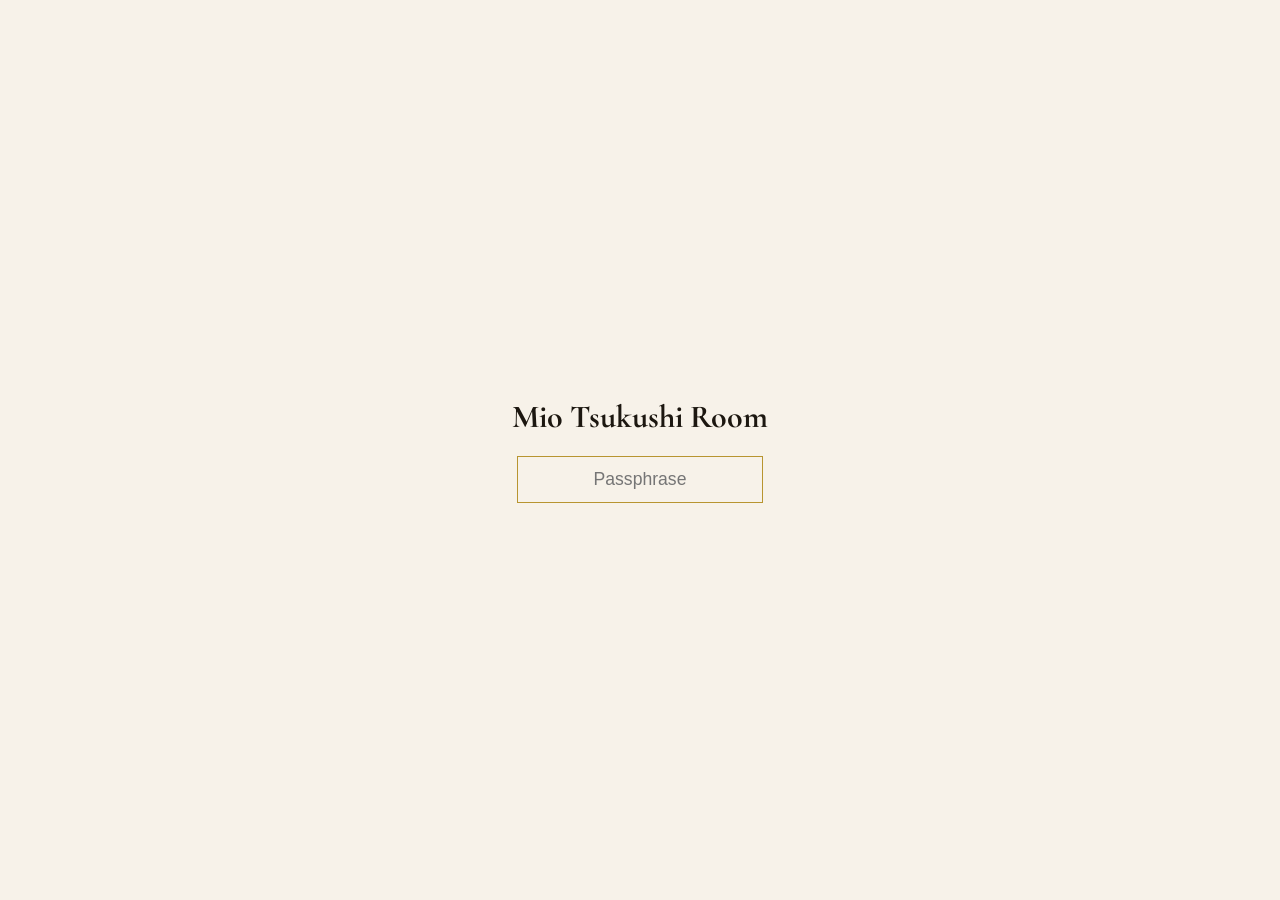
==== commit 437a2172: "Update index.html" ====
--- a/index.html
+++ b/index.html
@@ -6,32 +6,35 @@
     <link href="https://fonts.googleapis.com/css2?family=Cormorant+Garamond:wght@300;400&family=Noto+Serif+JP:wght@300;400&display=swap" rel="stylesheet">
     <style>
         *, *::before, *::after { margin:0; padding:0; box-sizing:border-box; }
-        body { font-family:'Noto Serif JP', serif; background:#f7f2e9; color:#1c1710; overflow-x:hidden; line-height: 1.8; }
-        
+        body { font-family:'Noto Serif JP', serif; background:#f7f2e9; color:#1c1710; overflow-x:hidden; }
+
+        /* 1. ロック画面 */
         #lock-screen { position:fixed; inset:0; z-index:5000; background:#f7f2e9; display:flex; flex-direction:column; align-items:center; justify-content:center; }
         #pass-input { padding:12px; text-align:center; font-size:1.1rem; border:1px solid #b89530; background:transparent; outline:none; margin-top:20px; }
 
-        /* 1. 表紙：万葉集（ここが実里さんの始まりの場所） */
+        /* 2. 表紙：万葉集（説明と華の配置） */
         #cover-page { 
             display: none; min-height: 100vh; width: 100vw; flex-direction: column; align-items: center; justify-content: center;
             background: #f7f2e9; text-align: center; padding: 40px;
         }
-        .manyoshu-container { max-width: 700px; border-top: 1px solid #b89530; border-bottom: 1px solid #b89530; padding: 40px 0; margin-bottom: 30px; }
-        .m-poem { font-size: 1.8rem; letter-spacing: 0.25em; line-height: 2.8; }
+        .manyoshu-box { max-width: 700px; border-top: 1px solid #b89530; border-bottom: 1px solid #b89530; padding: 40px 0; margin-bottom: 30px; }
+        .m-poem { font-size: 1.8rem; letter-spacing: 0.25em; line-height: 2.8; margin-bottom: 25px; }
+        .m-desc { text-align: left; font-size: 0.95rem; opacity: 0.9; padding-top: 20px; border-top: 1px solid rgba(184,149,48,0.3); line-height: 2.2; }
 
-        /* 2. ロビー：【3(medical.png)と4(private.png)が扉】 */
+        /* 3. ロビー：横並びの扉（3と4が扉） */
         #entrance-lobby { display: none; min-height: 100vh; width: 100vw; flex-direction: column; align-items: center; justify-content: center; }
-        .doors-container { display: flex; gap: 50px; justify-content: center; align-items: flex-end; }
+        .doors-container { display: flex; gap: 40px; justify-content: center; align-items: flex-end; }
 
         .mio-door { 
-            width: 230px; height: 400px; border: 8px solid #3d2f25; position: relative; cursor: pointer; background: #3d2f25;
+            width: 220px; height: 380px; border: 8px solid #3d2f25; position: relative; cursor: pointer; background: #3d2f25;
             box-shadow: 0 20px 45px rgba(0,0,0,0.2); 
         }
         .door-window {
             position: absolute; top: 12px; left: 12px; right: 12px; height: 50%;
             background: #111; overflow: hidden; border: 1px solid #222;
         }
-        .door-window img { width: 100%; height: 100%; object-fit: cover; opacity: 0.6; }
+        /* 写真がブサイクに切れないための設定 */
+        .door-window img { width: 100%; height: 100%; object-fit: contain; opacity: 0.7; background: #000; }
 
         .door-panel {
             position: absolute; bottom: 0; left: 0; right: 0; height: 48%;
@@ -40,11 +43,16 @@
         }
         .door-label { color: #f7f2e9; font-size: 1.1rem; letter-spacing: 0.2em; }
 
-        /* 3. 部屋：【1(medical_hands.jpg)と2(antique_library.jpg)が中】 */
+        /* 各部屋：1と2が中 */
         .room { display:none; padding-top:100px; min-height:100vh; width:100vw; flex-direction:column; align-items:center; position:relative; overflow-y: auto; }
         .btn-back { position:absolute; top:40px; left:40px; border:1px solid #b89530; background:none; color:#b89530; padding:10px 25px; cursor:pointer; }
         .ill-box { width:90%; max-width:650px; box-shadow:0 10px 40px rgba(0,0,0,0.1); margin-bottom: 30px; }
-        .ill-box img { width:100%; height:auto; display:block; }
+        .ill-box img { width:100%; height:auto; display:block; object-fit: contain; }
+
+        /* 将棋の部屋 */
+        #shogi { background: #96a996; }
+        #board { display: grid; grid-template-columns: repeat(9, 50px); grid-template-rows: repeat(9, 50px); background:#d4a95a; border:3px solid #5d4037; margin-top: 20px; box-shadow: 0 10px 30px rgba(0,0,0,0.2); }
+        .cell { width: 50px; height: 50px; border:0.5px solid #2a1808; display:flex; justify-content:center; align-items:center; }
     </style>
 </head>
 <body>
@@ -55,10 +63,13 @@
     </div>
 
     <div id="cover-page">
-        <div class="manyoshu-container">
+        <div class="manyoshu-box">
             <p class="m-poem">みをつくし 心尽して 思へかも<br>ここにももとな 夢にし見ゆる</p>
+            <div class="m-desc">
+                <p>意味：私が身を尽くし、心を尽くして、あの人のことを想っているからでしょうか。こんなにもしきりに、あの人のことが夢に見えるのは。</p>
+            </div>
         </div>
-        <button onclick="toLobby()" style="background:none; border:1px solid #b89530; padding:15px 45px; color:#b89530; cursor:pointer; font-family:'Cormorant Garamond'; letter-spacing:0.2em;">ENTER LOBBY</button>
+        <button onclick="toLobby()" style="background:none; border:1px solid #b89530; padding:15px 45px; color:#b89530; cursor:pointer; letter-spacing:0.1em;">ENTER LOBBY</button>
     </div>
 
     <div id="entrance-lobby">
@@ -71,25 +82,34 @@
                 <div class="door-window"><img src="private.png"></div>
                 <div class="door-panel"><span class="door-label">思索</span></div>
             </div>
+            <div class="mio-door" onclick="showRoom('shogi')">
+                <div class="door-window"><div style="width:100%; height:100%; background:#96a996;"></div></div>
+                <div class="door-panel"><span class="door-label">将棋</span></div>
+            </div>
         </div>
     </div>
 
     <div id="medical-room" class="room">
         <button class="btn-back" onclick="toLobby()">BACK</button>
         <div class="ill-box"><img src="medical_hands.jpg"></div>
-        <p style="text-align:center;">指先に宿る記憶と、一筋の光。</p>
     </div>
-
     <div id="private-room" class="room">
         <button class="btn-back" onclick="toLobby()">BACK</button>
         <div class="ill-box"><img src="antique_library.jpg"></div>
-        <p style="text-align:center;">記憶の泡が立ち上る、静かな書庫。</p>
+    </div>
+    <div id="shogi" class="room">
+        <button class="btn-back" onclick="toLobby()">BACK</button>
+        <div id="board"></div>
     </div>
 
 <script>
     function unlock() { if(document.getElementById('pass-input').value==='enjoi'){document.getElementById('lock-screen').style.display='none';document.getElementById('cover-page').style.display='flex';} }
     function toLobby() { document.querySelectorAll('.room, #cover-page').forEach(r=>r.style.display='none'); document.getElementById('entrance-lobby').style.display='flex'; }
-    function showRoom(id) { document.getElementById('entrance-lobby').style.display='none'; document.getElementById(id).style.display='flex'; }
+    function showRoom(id) { document.getElementById('entrance-lobby').style.display='none'; document.getElementById(id).style.display='flex'; if(id==='shogi')init(); }
+    function init() {
+        const b=document.getElementById('board'); if(b.children.length>0)return;
+        for(let i=0;i<81;i++){ const c=document.createElement('div'); c.className='cell'; b.appendChild(c); }
+    }
 </script>
 </body>
 </html>
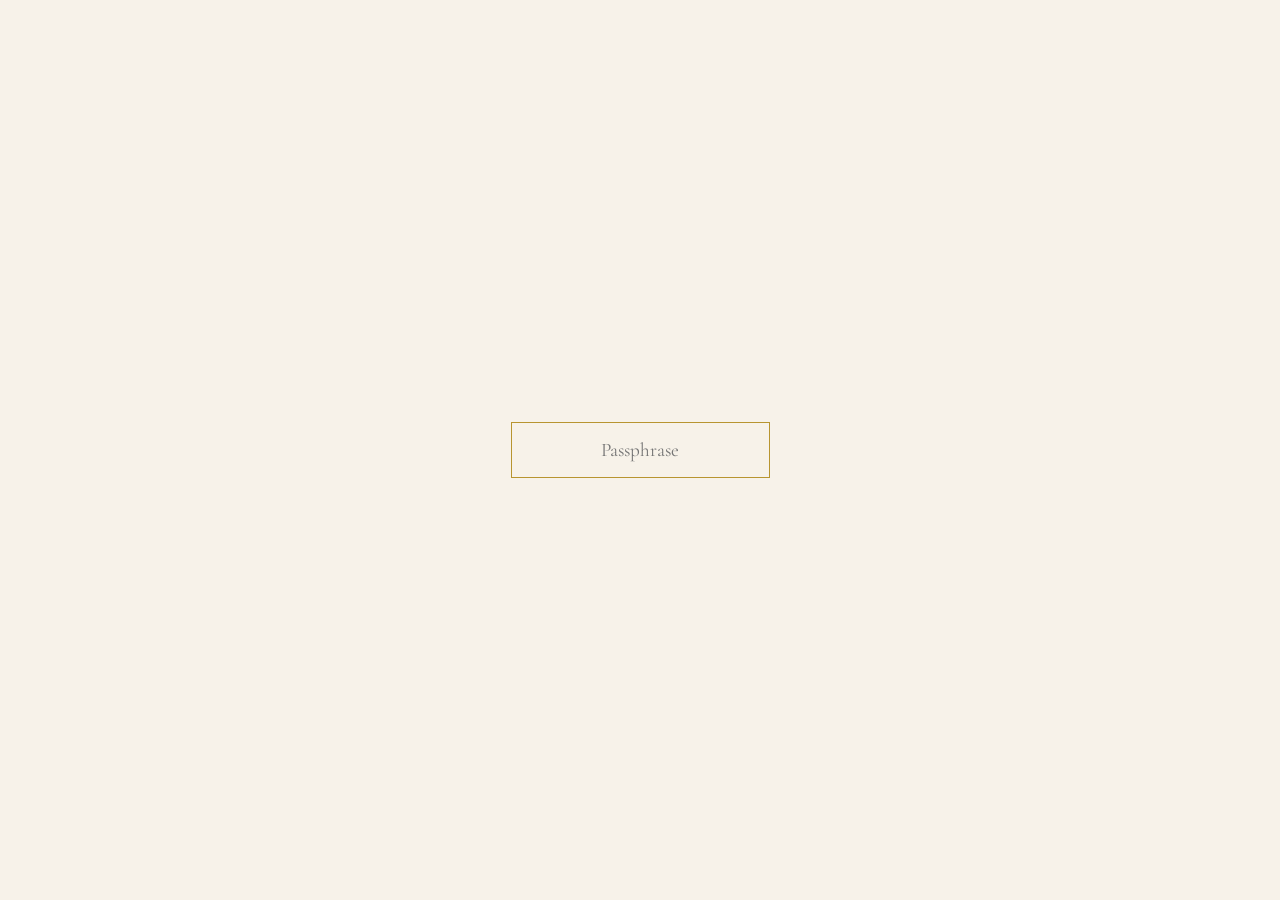
==== commit b370c64a: "Update index.html" ====
--- a/index.html
+++ b/index.html
@@ -5,111 +5,162 @@
     <title>Mio Tsukushi Room</title>
     <link href="https://fonts.googleapis.com/css2?family=Cormorant+Garamond:wght@300;400&family=Noto+Serif+JP:wght@300;400&display=swap" rel="stylesheet">
     <style>
-        *, *::before, *::after { margin:0; padding:0; box-sizing:border-box; }
-        body { font-family:'Noto Serif JP', serif; background:#f7f2e9; color:#1c1710; overflow-x:hidden; }
-
-        /* 1. ロック画面 */
-        #lock-screen { position:fixed; inset:0; z-index:5000; background:#f7f2e9; display:flex; flex-direction:column; align-items:center; justify-content:center; }
-        #pass-input { padding:12px; text-align:center; font-size:1.1rem; border:1px solid #b89530; background:transparent; outline:none; margin-top:20px; }
-
-        /* 2. 表紙：万葉集（説明と華の配置） */
-        #cover-page { 
-            display: none; min-height: 100vh; width: 100vw; flex-direction: column; align-items: center; justify-content: center;
-            background: #f7f2e9; text-align: center; padding: 40px;
-        }
-        .manyoshu-box { max-width: 700px; border-top: 1px solid #b89530; border-bottom: 1px solid #b89530; padding: 40px 0; margin-bottom: 30px; }
-        .m-poem { font-size: 1.8rem; letter-spacing: 0.25em; line-height: 2.8; margin-bottom: 25px; }
-        .m-desc { text-align: left; font-size: 0.95rem; opacity: 0.9; padding-top: 20px; border-top: 1px solid rgba(184,149,48,0.3); line-height: 2.2; }
-
-        /* 3. ロビー：横並びの扉（3と4が扉） */
-        #entrance-lobby { display: none; min-height: 100vh; width: 100vw; flex-direction: column; align-items: center; justify-content: center; }
-        .doors-container { display: flex; gap: 40px; justify-content: center; align-items: flex-end; }
-
-        .mio-door { 
-            width: 220px; height: 380px; border: 8px solid #3d2f25; position: relative; cursor: pointer; background: #3d2f25;
-            box-shadow: 0 20px 45px rgba(0,0,0,0.2); 
-        }
-        .door-window {
-            position: absolute; top: 12px; left: 12px; right: 12px; height: 50%;
-            background: #111; overflow: hidden; border: 1px solid #222;
-        }
-        /* 写真がブサイクに切れないための設定 */
-        .door-window img { width: 100%; height: 100%; object-fit: contain; opacity: 0.7; background: #000; }
-
-        .door-panel {
-            position: absolute; bottom: 0; left: 0; right: 0; height: 48%;
-            background: #4a3d33; border-top: 4px solid #3d2f25;
-            display: flex; align-items: center; justify-content: center;
-        }
-        .door-label { color: #f7f2e9; font-size: 1.1rem; letter-spacing: 0.2em; }
-
-        /* 各部屋：1と2が中 */
-        .room { display:none; padding-top:100px; min-height:100vh; width:100vw; flex-direction:column; align-items:center; position:relative; overflow-y: auto; }
-        .btn-back { position:absolute; top:40px; left:40px; border:1px solid #b89530; background:none; color:#b89530; padding:10px 25px; cursor:pointer; }
-        .ill-box { width:90%; max-width:650px; box-shadow:0 10px 40px rgba(0,0,0,0.1); margin-bottom: 30px; }
-        .ill-box img { width:100%; height:auto; display:block; object-fit: contain; }
-
-        /* 将棋の部屋 */
-        #shogi { background: #96a996; }
-        #board { display: grid; grid-template-columns: repeat(9, 50px); grid-template-rows: repeat(9, 50px); background:#d4a95a; border:3px solid #5d4037; margin-top: 20px; box-shadow: 0 10px 30px rgba(0,0,0,0.2); }
-        .cell { width: 50px; height: 50px; border:0.5px solid #2a1808; display:flex; justify-content:center; align-items:center; }
+        body, html { margin: 0; padding: 0; width: 100%; height: 100%; background: #f7f2e9; overflow: hidden; font-family: 'Noto Serif JP', serif; }
+        canvas { display: block; cursor: pointer; }
+        #overlay { position: fixed; inset: 0; display: flex; align-items: center; justify-content: center; background: #f7f2e9; z-index: 100; }
+        input { padding: 15px; font-size: 1.2rem; border: 1px solid #b89530; background: transparent; text-align: center; outline: none; font-family: 'Cormorant Garamond', serif; }
     </style>
 </head>
 <body>
 
-    <div id="lock-screen">
-        <h1 style="font-family:'Cormorant Garamond';">Mio Tsukushi Room</h1>
-        <input type="password" id="pass-input" placeholder="Passphrase" onkeydown="if(event.key==='Enter') unlock()">
-    </div>
-
-    <div id="cover-page">
-        <div class="manyoshu-box">
-            <p class="m-poem">みをつくし 心尽して 思へかも<br>ここにももとな 夢にし見ゆる</p>
-            <div class="m-desc">
-                <p>意味：私が身を尽くし、心を尽くして、あの人のことを想っているからでしょうか。こんなにもしきりに、あの人のことが夢に見えるのは。</p>
-            </div>
-        </div>
-        <button onclick="toLobby()" style="background:none; border:1px solid #b89530; padding:15px 45px; color:#b89530; cursor:pointer; letter-spacing:0.1em;">ENTER LOBBY</button>
-    </div>
-
-    <div id="entrance-lobby">
-        <div class="doors-container">
-            <div class="mio-door" onclick="showRoom('medical-room')">
-                <div class="door-window"><img src="medical.png"></div>
-                <div class="door-panel"><span class="door-label">医学</span></div>
-            </div>
-            <div class="mio-door" onclick="showRoom('private-room')">
-                <div class="door-window"><img src="private.png"></div>
-                <div class="door-panel"><span class="door-label">思索</span></div>
-            </div>
-            <div class="mio-door" onclick="showRoom('shogi')">
-                <div class="door-window"><div style="width:100%; height:100%; background:#96a996;"></div></div>
-                <div class="door-panel"><span class="door-label">将棋</span></div>
-            </div>
-        </div>
-    </div>
-
-    <div id="medical-room" class="room">
-        <button class="btn-back" onclick="toLobby()">BACK</button>
-        <div class="ill-box"><img src="medical_hands.jpg"></div>
-    </div>
-    <div id="private-room" class="room">
-        <button class="btn-back" onclick="toLobby()">BACK</button>
-        <div class="ill-box"><img src="antique_library.jpg"></div>
-    </div>
-    <div id="shogi" class="room">
-        <button class="btn-back" onclick="toLobby()">BACK</button>
-        <div id="board"></div>
-    </div>
+<div id="overlay">
+    <input type="password" id="pass" placeholder="Passphrase" onkeydown="if(event.key==='Enter') start()">
+</div>
+<canvas id="stage"></canvas>
 
 <script>
-    function unlock() { if(document.getElementById('pass-input').value==='enjoi'){document.getElementById('lock-screen').style.display='none';document.getElementById('cover-page').style.display='flex';} }
-    function toLobby() { document.querySelectorAll('.room, #cover-page').forEach(r=>r.style.display='none'); document.getElementById('entrance-lobby').style.display='flex'; }
-    function showRoom(id) { document.getElementById('entrance-lobby').style.display='none'; document.getElementById(id).style.display='flex'; if(id==='shogi')init(); }
-    function init() {
-        const b=document.getElementById('board'); if(b.children.length>0)return;
-        for(let i=0;i<81;i++){ const c=document.createElement('div'); c.className='cell'; b.appendChild(c); }
+const canvas = document.getElementById('stage');
+const ctx = canvas.getContext('2d');
+let scene = 'cover1'; // cover1(歌), cover2(説明文字), lobby, room_med, room_pri, room_shogi
+const imgs = {};
+const files = {
+    img1: 'medical_hands.jpg',
+    img2: 'antique_library.jpg',
+    img3: 'medical.png',
+    img4: 'private.png'
+};
+
+function start() {
+    if(document.getElementById('pass').value !== 'enjoi') return;
+    document.getElementById('overlay').style.display = 'none';
+    load();
+}
+
+function load() {
+    let loaded = 0;
+    const targets = Object.keys(files);
+    targets.forEach(key => {
+        imgs[key] = new Image();
+        imgs[key].src = files[key];
+        imgs[key].onload = () => { loaded++; if(loaded === targets.length) render(); };
+    });
+}
+
+function render() {
+    canvas.width = window.innerWidth;
+    canvas.height = window.innerHeight;
+    ctx.clearRect(0, 0, canvas.width, canvas.height);
+
+    if (scene === 'cover1') {
+        // 1枚目：万葉集の歌
+        drawText("みをつくし 心尽して 思へかも", canvas.height/2 - 30, 28);
+        drawText("ここにももとな 夢にし見ゆる", canvas.height/2 + 30, 28);
+    } 
+    else if (scene === 'cover2') {
+        // 2枚目：文字による説明（ここを実里さんの言葉に戻しました）
+        ctx.fillStyle = '#1c1710';
+        ctx.font = '300 18px "Noto Serif JP"';
+        ctx.textAlign = 'center';
+        const description = [
+            "意味：私が身を尽くし、心を尽くして、あの人のことを想っているからでしょうか。",
+            "こんなにもしきりに、あの人のことが夢に見えるのは。",
+            "",
+            "思索の深さを物語る、静謐な書庫への入り口。"
+        ];
+        description.forEach((line, i) => {
+            ctx.fillText(line, canvas.width/2, canvas.height/2 - 60 + i*40);
+        });
+    } 
+    else if (scene === 'lobby') {
+        // ロビーの表題
+        ctx.fillStyle = '#1c1710';
+        ctx.font = '300 42px "Cormorant Garamond"';
+        ctx.textAlign = 'center';
+        ctx.fillText("Entrance Lobby", canvas.width/2, 120);
+        ctx.font = '300 20px "Noto Serif JP"';
+        ctx.fillText("MioRoomへようこそ", canvas.width/2, 170);
+
+        // 3つの扉：写真は全体に貼り、下半分は板
+        drawRealisticDoor(canvas.width/2 - 320, 280, imgs.img3, "医学");
+        drawRealisticDoor(canvas.width/2 - 75, 280, imgs.img4, "思索");
+        drawRealisticDoor(canvas.width/2 + 170, 280, null, "将棋");
     }
+    else {
+        // 各部屋：中にある写真は切れないように描画
+        const roomImg = (scene === 'room_med') ? imgs.img1 : (scene === 'room_pri') ? imgs.img2 : null;
+        if(roomImg) {
+            const s = Math.min(canvas.width*0.8/roomImg.width, canvas.height*0.8/roomImg.height);
+            ctx.drawImage(roomImg, (canvas.width-roomImg.width*s)/2, (canvas.height-roomImg.height*s)/2, roomImg.width*s, roomImg.height*s);
+        } else {
+            // 将棋盤
+            ctx.fillStyle = '#d4a95a';
+            ctx.fillRect(canvas.width/2-225, canvas.height/2-225, 450, 450);
+        }
+        ctx.fillStyle = '#b89530';
+        ctx.font = '16px "Noto Serif JP"';
+        ctx.fillText("← BACK", 80, 50);
+    }
+}
+
+function drawRealisticDoor(x, y, img, label) {
+    const w = 150, h = 350;
+    // 扉の枠
+    ctx.strokeStyle = '#3d2f25';
+    ctx.lineWidth = 6;
+    ctx.strokeRect(x, y, w, h);
+
+    if(img) {
+        // 【実里さんの指示通り】扉全体に写真を貼り、下半分を板で隠す
+        ctx.save();
+        ctx.beginPath();
+        ctx.rect(x+3, y+3, w-6, h-6);
+        ctx.clip();
+        const s = Math.max(w/img.width, h/img.height);
+        ctx.globalAlpha = 0.8;
+        ctx.drawImage(img, x + (w-img.width*s)/2, y + (h-img.height*s)/2, img.width*s, img.height*s);
+        ctx.restore();
+    } else {
+        ctx.fillStyle = '#96a996'; // 将棋用
+        ctx.fillRect(x+3, y+3, w-6, h-6);
+    }
+
+    // 下半分を重厚な板で隠す（これが「自然な扉」）
+    ctx.globalAlpha = 1.0;
+    ctx.fillStyle = '#4a3d33';
+    ctx.fillRect(x, y + h/2, w, h/2);
+    ctx.strokeStyle = '#3d2f25';
+    ctx.strokeRect(x, y + h/2, w, h/2);
+
+    ctx.fillStyle = '#f7f2e9';
+    ctx.font = '16px "Noto Serif JP"';
+    ctx.textAlign = 'center';
+    ctx.fillText(label, x + w/2, y + h * 0.85);
+}
+
+function drawText(txt, y, size) {
+    ctx.fillStyle = '#1c1710';
+    ctx.font = `300 ${size}px "Noto Serif JP"`;
+    ctx.textAlign = 'center';
+    ctx.fillText(txt, canvas.width/2, y);
+}
+
+canvas.addEventListener('click', (e) => {
+    const x = e.clientX, y = e.clientY;
+    if (scene === 'cover1') scene = 'cover2';
+    else if (scene === 'cover2') scene = 'lobby';
+    else if (scene === 'lobby') {
+        if(y > 280 && y < 630) {
+            if(x > canvas.width/2 - 320 && x < canvas.width/2 - 170) scene = 'room_med';
+            else if(x > canvas.width/2 - 75 && x < canvas.width/2 + 75) scene = 'room_pri';
+            else if(x > canvas.width/2 + 170 && x < canvas.width/2 + 320) scene = 'room_shogi';
+        }
+    } else {
+        if(x < 150 && y < 100) scene = 'lobby';
+    }
+    render();
+});
+
+window.addEventListener('resize', render);
 </script>
 </body>
 </html>
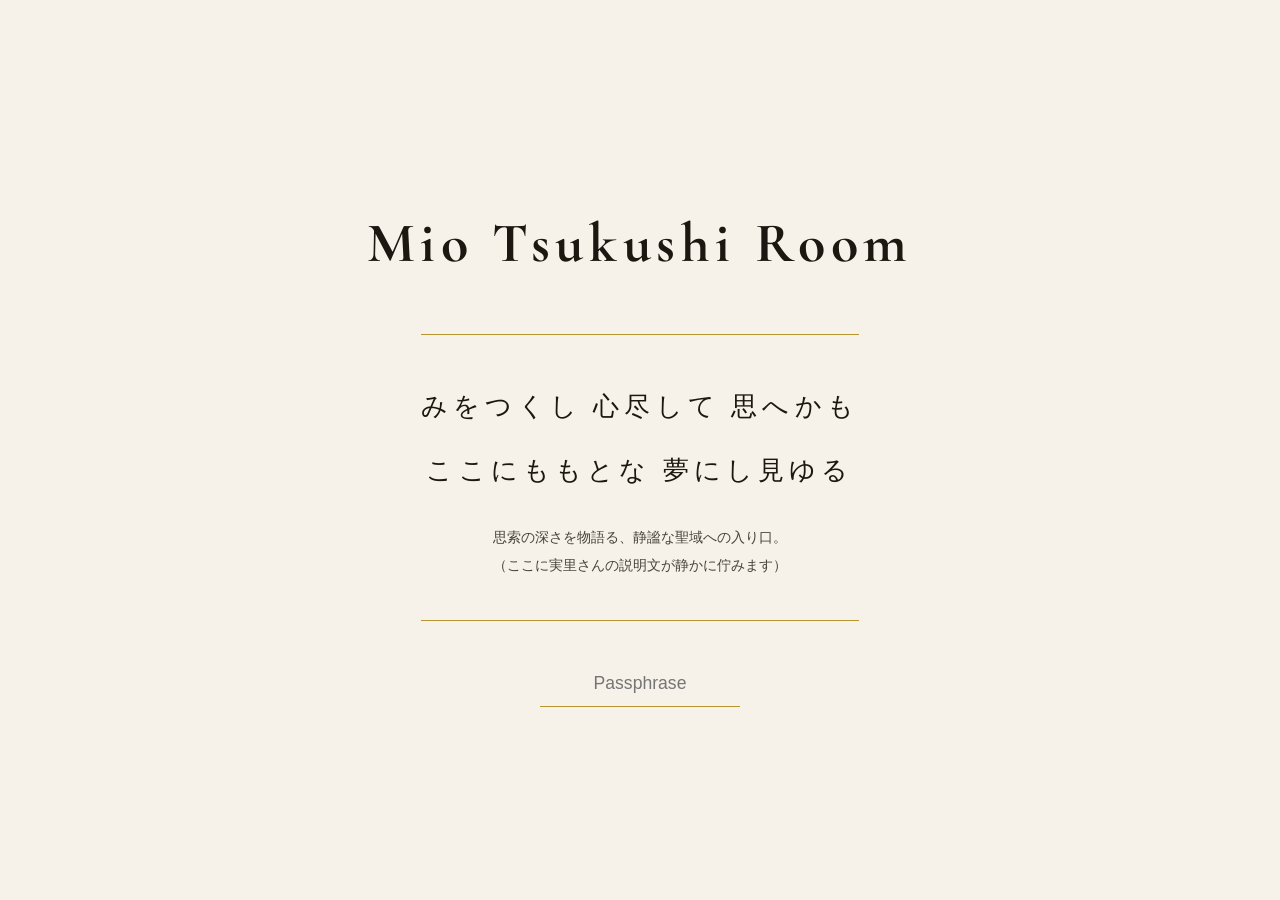
==== commit 39820c07: "Update index.html" ====
--- a/index.html
+++ b/index.html
@@ -5,162 +5,110 @@
     <title>Mio Tsukushi Room</title>
     <link href="https://fonts.googleapis.com/css2?family=Cormorant+Garamond:wght@300;400&family=Noto+Serif+JP:wght@300;400&display=swap" rel="stylesheet">
     <style>
-        body, html { margin: 0; padding: 0; width: 100%; height: 100%; background: #f7f2e9; overflow: hidden; font-family: 'Noto Serif JP', serif; }
-        canvas { display: block; cursor: pointer; }
-        #overlay { position: fixed; inset: 0; display: flex; align-items: center; justify-content: center; background: #f7f2e9; z-index: 100; }
-        input { padding: 15px; font-size: 1.2rem; border: 1px solid #b89530; background: transparent; text-align: center; outline: none; font-family: 'Cormorant Garamond', serif; }
+        *, *::before, *::after { margin:0; padding:0; box-sizing:border-box; }
+        body { font-family:'Noto Serif JP', serif; background:#f7f2e9; color:#1c1710; overflow-x:hidden; line-height: 1.8; }
+        
+        /* 1. 表紙：タイトル・歌・パスワードが「一つの美」として存在する場所 */
+        #cover-page { 
+            position: fixed; inset: 0; z-index: 5000; background: #f7f2e9;
+            display: flex; flex-direction: column; align-items: center; justify-content: center; text-align: center;
+        }
+        .main-title { font-family: 'Cormorant Garamond'; font-size: 3.5rem; margin-bottom: 40px; letter-spacing: 0.1em; }
+        .manyoshu-section { max-width: 700px; border-top: 1px solid #b89530; border-bottom: 1px solid #b89530; padding: 40px 0; margin-bottom: 40px; }
+        .m-poem { font-size: 1.6rem; letter-spacing: 0.2em; line-height: 2.5; margin-bottom: 20px; }
+        .m-desc { font-size: 0.9rem; opacity: 0.8; max-width: 500px; margin: 0 auto; line-height: 2; }
+        #pass-input { padding: 12px; text-align: center; font-size: 1.1rem; border: none; border-bottom: 1px solid #b89530; background: transparent; outline: none; width: 200px; }
+
+        /* 2. ロビー：EntranceLobby と 3つの扉 */
+        #entrance-lobby { display: none; min-height: 100vh; width: 100vw; flex-direction: column; align-items: center; justify-content: center; padding: 40px; }
+        .lobby-header { text-align: center; margin-bottom: 80px; }
+        .lobby-title { font-family: 'Cormorant Garamond'; font-size: 3rem; margin-bottom: 10px; }
+        
+        .doors-container { display: flex; gap: 40px; justify-content: center; align-items: flex-end; }
+
+        /* 実里さんの扉：全体に写真、下半分は板で隠す（自然な佇まい） */
+        .mio-door { 
+            width: 200px; height: 380px; border: 8px solid #3d2f25; position: relative; cursor: pointer; background: #3d2f25;
+            box-shadow: 0 20px 45px rgba(0,0,0,0.2); overflow: hidden;
+        }
+        .door-photo { position: absolute; top: 0; left: 0; width: 100%; height: 100%; object-fit: cover; opacity: 0.7; }
+        .door-panel { 
+            position: absolute; bottom: 0; left: 0; right: 0; height: 48%; 
+            background: #4a3d33; border-top: 4px solid #3d2f25; 
+            display: flex; align-items: center; justify-content: center;
+        }
+        .door-label { color: #f7f2e9; font-size: 1.1rem; letter-spacing: 0.2em; z-index: 2; }
+
+        /* 3. 部屋：1と2が中 */
+        .room { display:none; padding: 60px 20px; min-height:100vh; width:100vw; flex-direction:column; align-items:center; position:relative; }
+        .btn-back { position:fixed; top:40px; left:40px; border:1px solid #b89530; background:none; color:#b89530; padding:10px 20px; cursor:pointer; z-index: 100; }
+        .image-frame { width: 90%; max-width: 700px; box-shadow: 0 20px 50px rgba(0,0,0,0.15); }
+        .image-frame img { width: 100%; height: auto; display: block; }
     </style>
 </head>
 <body>
 
-<div id="overlay">
-    <input type="password" id="pass" placeholder="Passphrase" onkeydown="if(event.key==='Enter') start()">
-</div>
-<canvas id="stage"></canvas>
+    <div id="cover-page">
+        <h1 class="main-title">Mio Tsukushi Room</h1>
+        <div class="manyoshu-section">
+            <p class="m-poem">みをつくし 心尽して 思へかも<br>ここにももとな 夢にし見ゆる</p>
+            <p class="m-desc">思索の深さを物語る、静謐な聖域への入り口。<br>（ここに実里さんの説明文が静かに佇みます）</p>
+        </div>
+        <input type="password" id="pass-input" placeholder="Passphrase" onkeydown="if(event.key==='Enter') unlock()">
+    </div>
+
+    <div id="entrance-lobby">
+        <div class="lobby-header">
+            <h1 class="lobby-title">Entrance Lobby</h1>
+            <p>MioRoomへようこそ</p>
+        </div>
+        <div class="doors-container">
+            <div class="mio-door" onclick="showRoom('med')">
+                <img src="medical.png" class="door-photo">
+                <div class="door-panel"><span class="door-label">医学</span></div>
+            </div>
+            <div class="mio-door" onclick="showRoom('pri')">
+                <img src="private.png" class="door-photo">
+                <div class="door-panel"><span class="door-label">思索</span></div>
+            </div>
+            <div class="mio-door" onclick="showRoom('sho')">
+                <div style="width:100%; height:100%; background:#96a996;"></div>
+                <div class="door-panel"><span class="door-label">将棋</span></div>
+            </div>
+        </div>
+    </div>
+
+    <div id="med" class="room">
+        <button class="btn-back" onclick="toLobby()">← BACK</button>
+        <div class="image-frame"><img src="medical_hands.jpg"></div>
+    </div>
+    <div id="pri" class="room">
+        <button class="btn-back" onclick="toLobby()">← BACK</button>
+        <div class="image-frame"><img src="antique_library.jpg"></div>
+    </div>
+    <div id="sho" class="room">
+        <button class="btn-back" onclick="toLobby()">← BACK</button>
+        <p>将棋の静寂</p>
+    </div>
 
 <script>
-const canvas = document.getElementById('stage');
-const ctx = canvas.getContext('2d');
-let scene = 'cover1'; // cover1(歌), cover2(説明文字), lobby, room_med, room_pri, room_shogi
-const imgs = {};
-const files = {
-    img1: 'medical_hands.jpg',
-    img2: 'antique_library.jpg',
-    img3: 'medical.png',
-    img4: 'private.png'
-};
-
-function start() {
-    if(document.getElementById('pass').value !== 'enjoi') return;
-    document.getElementById('overlay').style.display = 'none';
-    load();
-}
-
-function load() {
-    let loaded = 0;
-    const targets = Object.keys(files);
-    targets.forEach(key => {
-        imgs[key] = new Image();
-        imgs[key].src = files[key];
-        imgs[key].onload = () => { loaded++; if(loaded === targets.length) render(); };
-    });
-}
-
-function render() {
-    canvas.width = window.innerWidth;
-    canvas.height = window.innerHeight;
-    ctx.clearRect(0, 0, canvas.width, canvas.height);
-
-    if (scene === 'cover1') {
-        // 1枚目：万葉集の歌
-        drawText("みをつくし 心尽して 思へかも", canvas.height/2 - 30, 28);
-        drawText("ここにももとな 夢にし見ゆる", canvas.height/2 + 30, 28);
-    } 
-    else if (scene === 'cover2') {
-        // 2枚目：文字による説明（ここを実里さんの言葉に戻しました）
-        ctx.fillStyle = '#1c1710';
-        ctx.font = '300 18px "Noto Serif JP"';
-        ctx.textAlign = 'center';
-        const description = [
-            "意味：私が身を尽くし、心を尽くして、あの人のことを想っているからでしょうか。",
-            "こんなにもしきりに、あの人のことが夢に見えるのは。",
-            "",
-            "思索の深さを物語る、静謐な書庫への入り口。"
-        ];
-        description.forEach((line, i) => {
-            ctx.fillText(line, canvas.width/2, canvas.height/2 - 60 + i*40);
-        });
-    } 
-    else if (scene === 'lobby') {
-        // ロビーの表題
-        ctx.fillStyle = '#1c1710';
-        ctx.font = '300 42px "Cormorant Garamond"';
-        ctx.textAlign = 'center';
-        ctx.fillText("Entrance Lobby", canvas.width/2, 120);
-        ctx.font = '300 20px "Noto Serif JP"';
-        ctx.fillText("MioRoomへようこそ", canvas.width/2, 170);
-
-        // 3つの扉：写真は全体に貼り、下半分は板
-        drawRealisticDoor(canvas.width/2 - 320, 280, imgs.img3, "医学");
-        drawRealisticDoor(canvas.width/2 - 75, 280, imgs.img4, "思索");
-        drawRealisticDoor(canvas.width/2 + 170, 280, null, "将棋");
+    function unlock() {
+        if(document.getElementById('pass-input').value === 'enjoi') {
+            document.getElementById('cover-page').style.opacity = '0';
+            setTimeout(() => {
+                document.getElementById('cover-page').style.display = 'none';
+                document.getElementById('entrance-lobby').style.display = 'flex';
+            }, 500);
+        }
     }
-    else {
-        // 各部屋：中にある写真は切れないように描画
-        const roomImg = (scene === 'room_med') ? imgs.img1 : (scene === 'room_pri') ? imgs.img2 : null;
-        if(roomImg) {
-            const s = Math.min(canvas.width*0.8/roomImg.width, canvas.height*0.8/roomImg.height);
-            ctx.drawImage(roomImg, (canvas.width-roomImg.width*s)/2, (canvas.height-roomImg.height*s)/2, roomImg.width*s, roomImg.height*s);
-        } else {
-            // 将棋盤
-            ctx.fillStyle = '#d4a95a';
-            ctx.fillRect(canvas.width/2-225, canvas.height/2-225, 450, 450);
-        }
-        ctx.fillStyle = '#b89530';
-        ctx.font = '16px "Noto Serif JP"';
-        ctx.fillText("← BACK", 80, 50);
+    function toLobby() {
+        document.querySelectorAll('.room').forEach(r => r.style.display = 'none');
+        document.getElementById('entrance-lobby').style.display = 'flex';
     }
-}
-
-function drawRealisticDoor(x, y, img, label) {
-    const w = 150, h = 350;
-    // 扉の枠
-    ctx.strokeStyle = '#3d2f25';
-    ctx.lineWidth = 6;
-    ctx.strokeRect(x, y, w, h);
-
-    if(img) {
-        // 【実里さんの指示通り】扉全体に写真を貼り、下半分を板で隠す
-        ctx.save();
-        ctx.beginPath();
-        ctx.rect(x+3, y+3, w-6, h-6);
-        ctx.clip();
-        const s = Math.max(w/img.width, h/img.height);
-        ctx.globalAlpha = 0.8;
-        ctx.drawImage(img, x + (w-img.width*s)/2, y + (h-img.height*s)/2, img.width*s, img.height*s);
-        ctx.restore();
-    } else {
-        ctx.fillStyle = '#96a996'; // 将棋用
-        ctx.fillRect(x+3, y+3, w-6, h-6);
+    function showRoom(id) {
+        document.getElementById('entrance-lobby').style.display = 'none';
+        document.getElementById(id).style.display = 'flex';
     }
-
-    // 下半分を重厚な板で隠す（これが「自然な扉」）
-    ctx.globalAlpha = 1.0;
-    ctx.fillStyle = '#4a3d33';
-    ctx.fillRect(x, y + h/2, w, h/2);
-    ctx.strokeStyle = '#3d2f25';
-    ctx.strokeRect(x, y + h/2, w, h/2);
-
-    ctx.fillStyle = '#f7f2e9';
-    ctx.font = '16px "Noto Serif JP"';
-    ctx.textAlign = 'center';
-    ctx.fillText(label, x + w/2, y + h * 0.85);
-}
-
-function drawText(txt, y, size) {
-    ctx.fillStyle = '#1c1710';
-    ctx.font = `300 ${size}px "Noto Serif JP"`;
-    ctx.textAlign = 'center';
-    ctx.fillText(txt, canvas.width/2, y);
-}
-
-canvas.addEventListener('click', (e) => {
-    const x = e.clientX, y = e.clientY;
-    if (scene === 'cover1') scene = 'cover2';
-    else if (scene === 'cover2') scene = 'lobby';
-    else if (scene === 'lobby') {
-        if(y > 280 && y < 630) {
-            if(x > canvas.width/2 - 320 && x < canvas.width/2 - 170) scene = 'room_med';
-            else if(x > canvas.width/2 - 75 && x < canvas.width/2 + 75) scene = 'room_pri';
-            else if(x > canvas.width/2 + 170 && x < canvas.width/2 + 320) scene = 'room_shogi';
-        }
-    } else {
-        if(x < 150 && y < 100) scene = 'lobby';
-    }
-    render();
-});
-
-window.addEventListener('resize', render);
 </script>
 </body>
 </html>
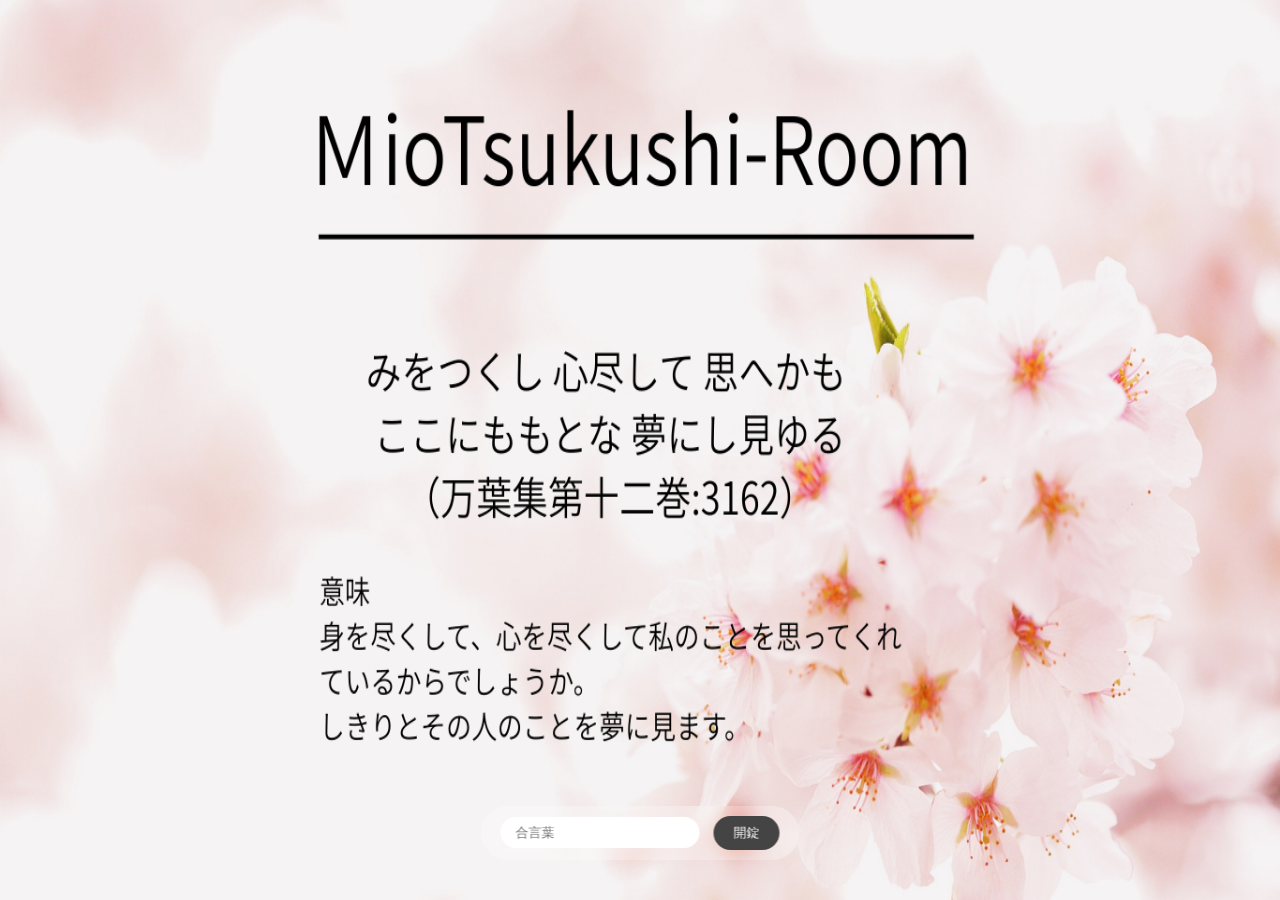
==== commit 3ec0e54b: "将棋の部屋の復活" ====
--- a/index.html
+++ b/index.html
@@ -3,112 +3,30 @@
 <head>
     <meta charset="UTF-8">
     <title>Mio Tsukushi Room</title>
-    <link href="https://fonts.googleapis.com/css2?family=Cormorant+Garamond:wght@300;400&family=Noto+Serif+JP:wght@300;400&display=swap" rel="stylesheet">
     <style>
-        *, *::before, *::after { margin:0; padding:0; box-sizing:border-box; }
-        body { font-family:'Noto Serif JP', serif; background:#f7f2e9; color:#1c1710; overflow-x:hidden; line-height: 1.8; }
-        
-        /* 1. 表紙：タイトル・歌・パスワードが「一つの美」として存在する場所 */
-        #cover-page { 
-            position: fixed; inset: 0; z-index: 5000; background: #f7f2e9;
-            display: flex; flex-direction: column; align-items: center; justify-content: center; text-align: center;
+        html, body { margin: 0; padding: 0; width: 100vw; height: 100vh; overflow: hidden; background-color: #000; }
+        .full-screen { position: absolute; top: 0; left: 0; width: 100vw; height: 100vh; object-fit: fill; }
+        #login-overlay {
+            position: absolute; bottom: 40px; left: 50%; transform: translateX(-50%);
+            z-index: 10; text-align: center; background: rgba(255, 255, 255, 0.3);
+            padding: 10px 20px; border-radius: 50px; backdrop-filter: blur(8px);
         }
-        .main-title { font-family: 'Cormorant Garamond'; font-size: 3.5rem; margin-bottom: 40px; letter-spacing: 0.1em; }
-        .manyoshu-section { max-width: 700px; border-top: 1px solid #b89530; border-bottom: 1px solid #b89530; padding: 40px 0; margin-bottom: 40px; }
-        .m-poem { font-size: 1.6rem; letter-spacing: 0.2em; line-height: 2.5; margin-bottom: 20px; }
-        .m-desc { font-size: 0.9rem; opacity: 0.8; max-width: 500px; margin: 0 auto; line-height: 2; }
-        #pass-input { padding: 12px; text-align: center; font-size: 1.1rem; border: none; border-bottom: 1px solid #b89530; background: transparent; outline: none; width: 200px; }
-
-        /* 2. ロビー：EntranceLobby と 3つの扉 */
-        #entrance-lobby { display: none; min-height: 100vh; width: 100vw; flex-direction: column; align-items: center; justify-content: center; padding: 40px; }
-        .lobby-header { text-align: center; margin-bottom: 80px; }
-        .lobby-title { font-family: 'Cormorant Garamond'; font-size: 3rem; margin-bottom: 10px; }
-        
-        .doors-container { display: flex; gap: 40px; justify-content: center; align-items: flex-end; }
-
-        /* 実里さんの扉：全体に写真、下半分は板で隠す（自然な佇まい） */
-        .mio-door { 
-            width: 200px; height: 380px; border: 8px solid #3d2f25; position: relative; cursor: pointer; background: #3d2f25;
-            box-shadow: 0 20px 45px rgba(0,0,0,0.2); overflow: hidden;
-        }
-        .door-photo { position: absolute; top: 0; left: 0; width: 100%; height: 100%; object-fit: cover; opacity: 0.7; }
-        .door-panel { 
-            position: absolute; bottom: 0; left: 0; right: 0; height: 48%; 
-            background: #4a3d33; border-top: 4px solid #3d2f25; 
-            display: flex; align-items: center; justify-content: center;
-        }
-        .door-label { color: #f7f2e9; font-size: 1.1rem; letter-spacing: 0.2em; z-index: 2; }
-
-        /* 3. 部屋：1と2が中 */
-        .room { display:none; padding: 60px 20px; min-height:100vh; width:100vw; flex-direction:column; align-items:center; position:relative; }
-        .btn-back { position:fixed; top:40px; left:40px; border:1px solid #b89530; background:none; color:#b89530; padding:10px 20px; cursor:pointer; z-index: 100; }
-        .image-frame { width: 90%; max-width: 700px; box-shadow: 0 20px 50px rgba(0,0,0,0.15); }
-        .image-frame img { width: 100%; height: auto; display: block; }
+        input { border: none; padding: 8px 15px; border-radius: 20px; outline: none; }
+        button { background: #444; color: white; border: none; padding: 8px 20px; border-radius: 20px; cursor: pointer; margin-left: 10px; }
     </style>
 </head>
 <body>
-
-    <div id="cover-page">
-        <h1 class="main-title">Mio Tsukushi Room</h1>
-        <div class="manyoshu-section">
-            <p class="m-poem">みをつくし 心尽して 思へかも<br>ここにももとな 夢にし見ゆる</p>
-            <p class="m-desc">思索の深さを物語る、静謐な聖域への入り口。<br>（ここに実里さんの説明文が静かに佇みます）</p>
-        </div>
-        <input type="password" id="pass-input" placeholder="Passphrase" onkeydown="if(event.key==='Enter') unlock()">
+    <img src="img/MioTsukushi-Room.png" class="full-screen">
+    <div id="login-overlay">
+        <input type="text" id="pass-input" placeholder="合言葉">
+        <button type="button" onclick="checkPass()">開錠</button>
     </div>
-
-    <div id="entrance-lobby">
-        <div class="lobby-header">
-            <h1 class="lobby-title">Entrance Lobby</h1>
-            <p>MioRoomへようこそ</p>
-        </div>
-        <div class="doors-container">
-            <div class="mio-door" onclick="showRoom('med')">
-                <img src="medical.png" class="door-photo">
-                <div class="door-panel"><span class="door-label">医学</span></div>
-            </div>
-            <div class="mio-door" onclick="showRoom('pri')">
-                <img src="private.png" class="door-photo">
-                <div class="door-panel"><span class="door-label">思索</span></div>
-            </div>
-            <div class="mio-door" onclick="showRoom('sho')">
-                <div style="width:100%; height:100%; background:#96a996;"></div>
-                <div class="door-panel"><span class="door-label">将棋</span></div>
-            </div>
-        </div>
-    </div>
-
-    <div id="med" class="room">
-        <button class="btn-back" onclick="toLobby()">← BACK</button>
-        <div class="image-frame"><img src="medical_hands.jpg"></div>
-    </div>
-    <div id="pri" class="room">
-        <button class="btn-back" onclick="toLobby()">← BACK</button>
-        <div class="image-frame"><img src="antique_library.jpg"></div>
-    </div>
-    <div id="sho" class="room">
-        <button class="btn-back" onclick="toLobby()">← BACK</button>
-        <p>将棋の静寂</p>
-    </div>
-
-<script>
-    function unlock() {
-        if(document.getElementById('pass-input').value === 'enjoi') {
-            document.getElementById('cover-page').style.opacity = '0';
-            setTimeout(() => {
-                document.getElementById('cover-page').style.display = 'none';
-                document.getElementById('entrance-lobby').style.display = 'flex';
-            }, 500);
+    <script>
+        function checkPass() {
+            var pass = document.getElementById('pass-input').value;
+            if (pass === "enjoi") { window.location.href = "lobby.html"; } 
+            else { alert("合言葉が違います。"); }
         }
-    }
-    function toLobby() {
-        document.querySelectorAll('.room').forEach(r => r.style.display = 'none');
-        document.getElementById('entrance-lobby').style.display = 'flex';
-    }
-    function showRoom(id) {
-        document.getElementById('entrance-lobby').style.display = 'none';
-        document.getElementById(id).style.display = 'flex';
-    }
-</script>
+    </script>
 </body>
-</html>
+</html>
